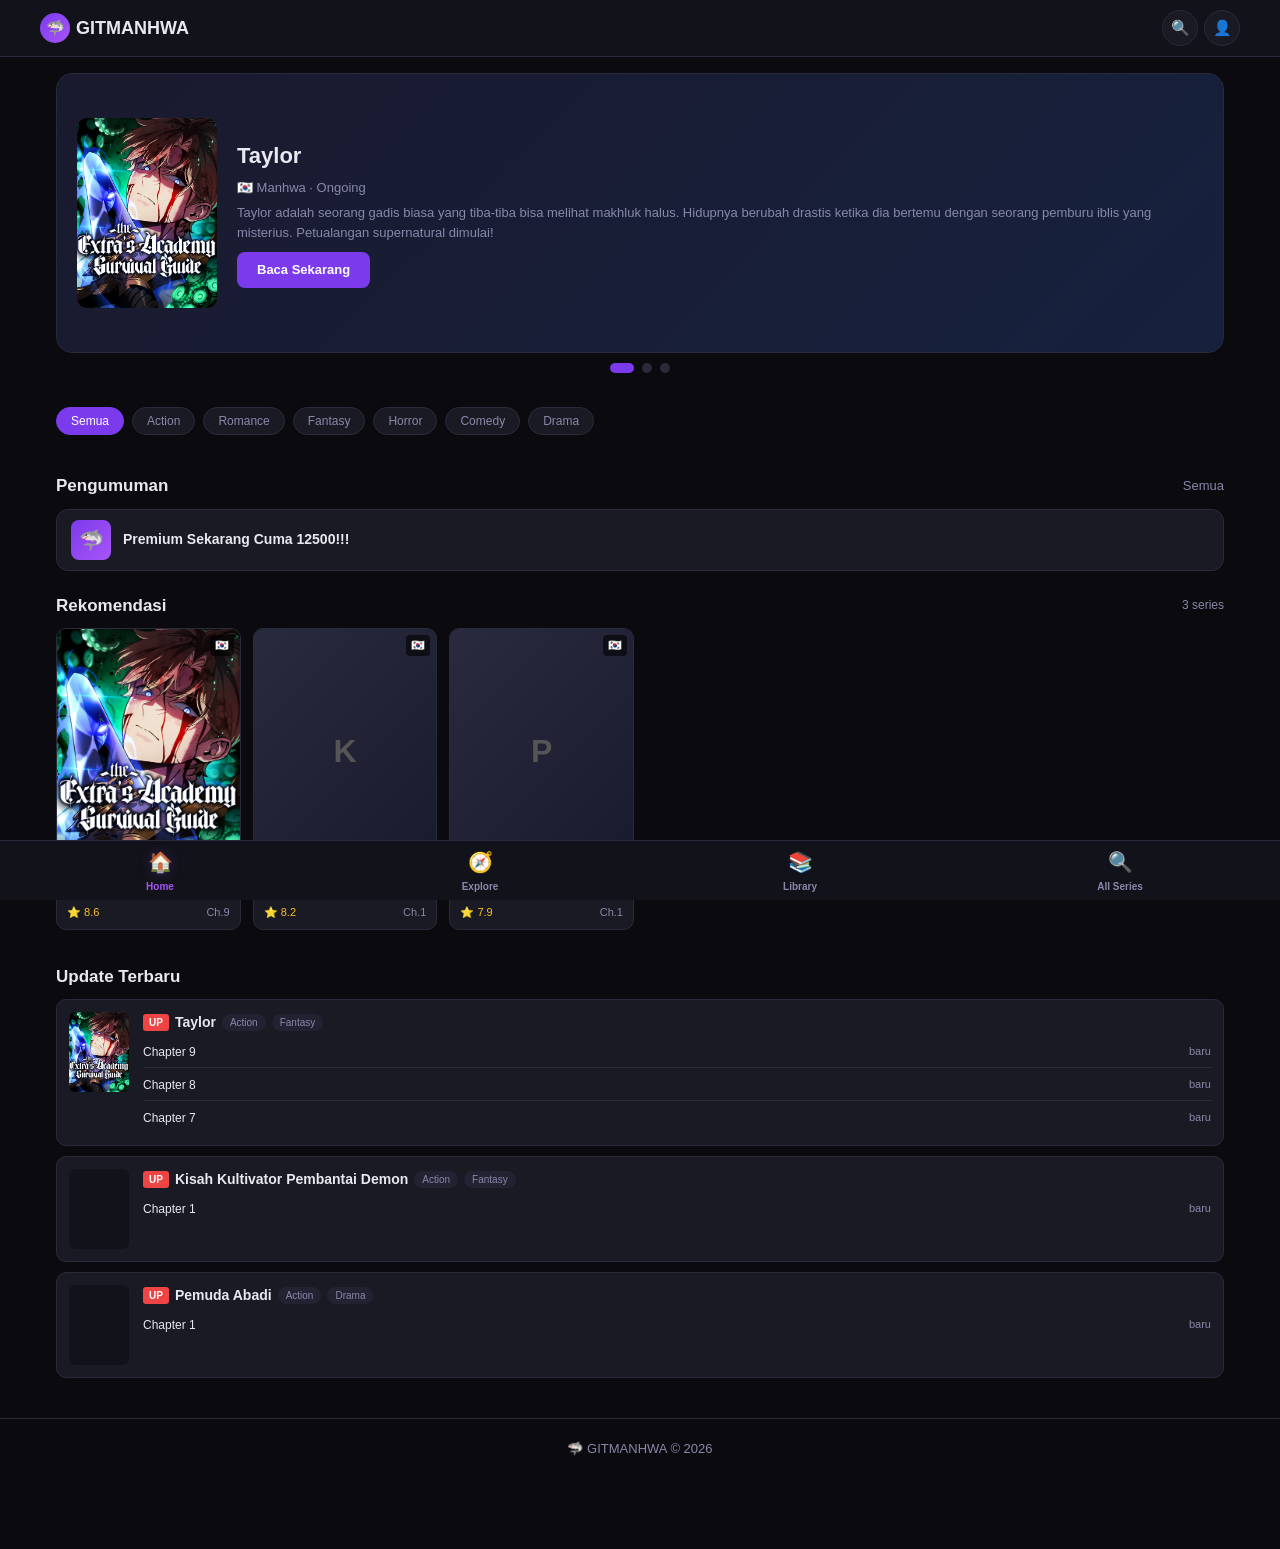
==== index.html @ 4c244bea "Update index.html" ====
<!DOCTYPE html>
<html lang="id">
<head>
  <meta charset="UTF-8">
  <meta name="viewport" content="width=device-width, initial-scale=1.0">
  <title>GITMANHWA - Baca Manhwa, Manga, Manhua</title>
  <link rel="stylesheet" href="css/style.css">
</head>
<body>

  <!-- ===== HEADER ===== -->
  <header>
    <div class="header-container">
      <a href="index.html" class="logo">
        <div class="logo-icon">🦈</div>
        <span>GITMANHWA</span>
      </a>
      <div class="header-actions">
        <div class="icon-btn" id="searchBtn">🔍</div>
        <div class="icon-btn" id="profileBtn">👤</div>
      </div>
    </div>
  </header>

  <!-- ===== SEARCH MODAL ===== -->
  <div class="modal" id="searchModal">
    <div class="modal-content">
      <input type="text" id="searchInput" placeholder="Cari judul manhwa, manga, manhua...">
      <div id="searchResult"></div>
      <button class="close-modal" id="closeSearch">Tutup</button>
    </div>
  </div>

  <!-- ===== FEATURED SLIDER ===== -->
  <section class="featured-section">
    <div class="slider-container" id="sliderContainer">
      <!-- diisi JS -->
    </div>
    <div class="slider-dots" id="sliderDots"></div>
  </section>

  <!-- ===== GENRE FILTER ===== -->
  <section class="section">
    <div class="genre-filter" id="genreFilter">
      <button class="genre-btn active" data-genre="all">Semua</button>
      <button class="genre-btn" data-genre="action">Action</button>
      <button class="genre-btn" data-genre="romance">Romance</button>
      <button class="genre-btn" data-genre="fantasy">Fantasy</button>
      <button class="genre-btn" data-genre="horror">Horror</button>
      <button class="genre-btn" data-genre="comedy">Comedy</button>
      <button class="genre-btn" data-genre="drama">Drama</button>
    </div>
  </section>

  <!-- ===== PENGUMUMAN ===== -->
  <section class="section announcement-section">
    <div class="section-header">
      <h3 class="section-title">Pengumuman</h3>
      <span class="see-all">Semua</span>
    </div>
    <div class="announcement-card">
      <div class="announcement-cover">🦈</div>
      <div class="announcement-text">Premium Sekarang Cuma 12500!!!</div>
    </div>
  </section>

  <!-- ===== SERIES GRID ===== -->
  <section class="section">
    <div class="section-header">
      <h3 class="section-title">Rekomendasi</h3>
      <span class="section-count" id="seriesCount">0 series</span>
    </div>
    <div class="series-grid" id="seriesGrid">
      <div class="empty">Loading data...</div>
    </div>
  </section>

  <!-- ===== UPDATE LIST ===== -->
  <section class="section">
    <div class="section-header">
      <h3 class="section-title">Update Terbaru</h3>
    </div>
    <div class="update-list" id="updateList">
      <div class="empty">Loading update...</div>
    </div>
  </section>

  <!-- ===== FOOTER ===== -->
  <footer>
    <p>🦈 GITMANHWA &copy; 2026</p>
  </footer>

  <!-- ===== BOTTOM NAVIGATION ===== -->
  <nav class="bottom-nav">
    <a href="index.html" class="nav-item active" data-page="home">
      <span class="nav-icon">🏠</span>
      <span class="nav-label">Home</span>
    </a>
    <a href="index.html?tab=explore" class="nav-item" data-page="explore">
      <span class="nav-icon">🧭</span>
      <span class="nav-label">Explore</span>
    </a>
    <a href="index.html?tab=library" class="nav-item" data-page="library">
      <span class="nav-icon">📚</span>
      <span class="nav-label">Library</span>
    </a>
    <a href="index.html?tab=all" class="nav-item" data-page="all">
      <span class="nav-icon">🔍</span>
      <span class="nav-label">All Series</span>
    </a>
  </nav>

  <script>
    // Blokir copy & cut
    document.addEventListener('copy', (e) => e.preventDefault());
    document.addEventListener('cut', (e) => e.preventDefault());
    document.addEventListener('contextmenu', (e) => e.preventDefault());

    // Register Service Worker
    if ('serviceWorker' in navigator) {
      window.addEventListener('load', () => {
        navigator.serviceWorker.register('sw.js')
          .then(reg => console.log('SW registered:', reg.scope))
          .catch(err => console.log('SW registration failed:', err));
      });
    }
  </script>
  <script src="js/app.js"></script>
</body>
</html>
---- css/style.css ----
:root {
  --bg: #0a0a0f;
  --bg2: #12121a;
  --card: #1a1a24;
  --card2: #222233;
  --border: #2a2a3a;
  --text: #e8e8f0;
  --muted: #8888aa;
  --accent: #7c3aed;
  --accent2: #a855f7;
  --accent-glow: rgba(124, 58, 237, 0.3);
  --new: #f59e0b;
  --popular: #ef4444;
  --star: #fbbf24;
  --ongoing: #22c55e;
  --completed: #6b7280;
}

* {
  margin: 0;
  padding: 0;
  box-sizing: border-box;
  -webkit-user-select: none;
  -moz-user-select: none;
  -ms-user-select: none;
  user-select: none;
}

html,
body {
  width: 100%;
  overflow-x: hidden;
}

body {
  font-family: -apple-system, BlinkMacSystemFont, "Segoe UI", Roboto, sans-serif;
  background: var(--bg);
  color: var(--text);
  min-height: 100vh;
  line-height: 1.5;
  padding-bottom: 70px; /* agar konten tidak tertutup bottom nav */
}

/* ===== HEADER ===== */
header {
  background: var(--bg2);
  border-bottom: 1px solid var(--border);
  position: sticky;
  top: 0;
  z-index: 100;
  padding: 0 16px;
  width: 100%;
}

.header-container {
  max-width: 1200px;
  margin: 0 auto;
  display: flex;
  align-items: center;
  justify-content: space-between;
  height: 56px;
  width: 100%;
}

.logo {
  display: flex;
  align-items: center;
  gap: 6px;
  text-decoration: none;
  color: var(--text);
  font-weight: 700;
  font-size: 18px;
  flex-shrink: 0;
}

.logo-icon {
  width: 30px;
  height: 30px;
  background: linear-gradient(135deg, var(--accent), var(--accent2));
  border-radius: 50%;
  display: flex;
  align-items: center;
  justify-content: center;
  font-size: 15px;
  color: #fff;
}

.header-actions {
  display: flex;
  gap: 6px;
  align-items: center;
}

.icon-btn {
  width: 36px;
  height: 36px;
  border-radius: 50%;
  background: var(--card);
  border: 1px solid var(--border);
  display: flex;
  align-items: center;
  justify-content: center;
  color: var(--text);
  cursor: pointer;
  font-size: 15px;
  transition: 0.2s;
  flex-shrink: 0;
  pointer-events: auto;
}
.icon-btn:hover {
  background: var(--card2);
  border-color: var(--accent);
}

/* ===== MODAL SEARCH ===== */
.modal {
  display: none;
  position: fixed;
  top: 0;
  left: 0;
  width: 100%;
  height: 100%;
  background: rgba(0, 0, 0, 0.8);
  z-index: 999;
  align-items: center;
  justify-content: center;
  pointer-events: none;
  opacity: 0;
}
.modal.show {
  display: flex;
  pointer-events: auto;
  opacity: 1;
}

.modal-content {
  background: var(--bg2);
  padding: 20px;
  border-radius: 16px;
  width: 92%;
  max-width: 480px;
  border: 1px solid var(--border);
}

.modal-content input {
  width: 100%;
  padding: 12px 14px;
  border-radius: 10px;
  border: 1px solid var(--border);
  background: var(--bg);
  color: #fff;
  font-size: 16px;
  margin-bottom: 12px;
}
.modal-content input:focus {
  outline: none;
  border-color: var(--accent);
}

#searchResult {
  max-height: 280px;
  overflow-y: auto;
  width: 100%;
}

#searchResult .search-item {
  padding: 10px 14px;
  border-bottom: 1px solid var(--border);
  cursor: pointer;
  color: var(--text);
  text-decoration: none;
  display: block;
  border-radius: 6px;
  word-break: break-word;
}
#searchResult .search-item:hover {
  background: var(--card);
}

.close-modal {
  background: var(--card);
  border: 1px solid var(--border);
  color: #fff;
  padding: 10px;
  border-radius: 10px;
  cursor: pointer;
  width: 100%;
  font-size: 14px;
  margin-top: 8px;
}
.close-modal:hover {
  background: var(--card2);
}

/* ===== FEATURED SLIDER ===== */
.featured-section {
  padding: 16px;
  width: 100%;
  max-width: 1200px;
  margin: 0 auto;
}

.slider-container {
  position: relative;
  border-radius: 16px;
  overflow: hidden;
  background: var(--card);
  border: 1px solid var(--border);
  height: 280px;
  width: 100%;
}

.slider-container .slide {
  position: absolute;
  top: 0;
  left: 0;
  width: 100%;
  height: 100%;
  opacity: 0;
  transition: opacity 0.8s ease;
  display: flex;
  align-items: center;
  padding: 20px;
  gap: 20px;
  background: linear-gradient(135deg, #1a1a2e, #16213e);
}
.slider-container .slide.active {
  opacity: 1;
  z-index: 1;
}

.slide-cover {
  width: 140px;
  height: 190px;
  border-radius: 10px;
  object-fit: cover;
  flex-shrink: 0;
  background: var(--card);
}

.slide-cover-fallback {
  width: 140px;
  height: 190px;
  background: linear-gradient(135deg, #2a2a3e, #1a1a2e);
  border-radius: 10px;
  flex-shrink: 0;
  display: flex;
  align-items: center;
  justify-content: center;
  font-size: 48px;
  font-weight: bold;
  color: #555;
}

.slide-info {
  flex: 1;
  min-width: 0;
}

.slide-info h2 {
  font-size: 22px;
  font-weight: 700;
  margin-bottom: 6px;
  word-break: break-word;
}

.slide-info .slide-meta {
  color: var(--muted);
  font-size: 13px;
  margin-bottom: 6px;
}

.slide-info .slide-desc {
  color: var(--muted);
  font-size: 13px;
  display: -webkit-box;
  -webkit-line-clamp: 3;
  -webkit-box-orient: vertical;
  overflow: hidden;
  margin-bottom: 10px;
}

.slide-btn {
  display: inline-block;
  padding: 8px 20px;
  background: var(--accent);
  color: #fff;
  border-radius: 8px;
  text-decoration: none;
  font-weight: 600;
  font-size: 13px;
  pointer-events: auto;
}
.slide-btn:hover {
  background: var(--accent2);
}

.slider-dots {
  display: flex;
  justify-content: center;
  gap: 8px;
  padding: 10px 0;
  width: 100%;
}

.slider-dots .dot {
  width: 10px;
  height: 10px;
  border-radius: 50%;
  background: var(--border);
  cursor: pointer;
  transition: 0.3s;
}
.slider-dots .dot.active {
  background: var(--accent);
  width: 24px;
  border-radius: 5px;
}

/* ===== GENRE FILTER ===== */
.genre-filter {
  display: flex;
  gap: 8px;
  flex-wrap: wrap;
  padding: 8px 0 4px;
  width: 100%;
}

.genre-btn {
  padding: 6px 14px;
  border-radius: 20px;
  font-size: 12px;
  font-weight: 500;
  background: var(--card);
  border: 1px solid var(--border);
  color: var(--muted);
  cursor: pointer;
  transition: 0.2s;
  flex-shrink: 0;
  pointer-events: auto;
}
.genre-btn:hover {
  border-color: var(--accent);
  color: var(--text);
}
.genre-btn.active {
  background: var(--accent);
  border-color: var(--accent);
  color: #fff;
}

/* ===== SECTION ===== */
.section {
  width: 100%;
  max-width: 1200px;
  margin: 0 auto;
  padding: 0 16px 20px;
}

.section-header {
  display: flex;
  justify-content: space-between;
  align-items: center;
  margin: 14px 0 10px;
  width: 100%;
  flex-wrap: wrap;
  gap: 4px;
}

.section-title {
  font-size: 17px;
  font-weight: 700;
}

.section-count {
  font-size: 12px;
  color: var(--muted);
}

.see-all {
  font-size: 13px;
  color: var(--muted);
  cursor: pointer;
}

/* ===== PENGUMUMAN ===== */
.announcement-section {
  padding-bottom: 8px;
}

.announcement-card {
  display: flex;
  align-items: center;
  gap: 12px;
  background: var(--card);
  border-radius: 12px;
  padding: 10px 14px;
  border: 1px solid var(--border);
  cursor: pointer;
}

.announcement-cover {
  width: 40px;
  height: 40px;
  border-radius: 8px;
  background: linear-gradient(135deg, var(--accent), var(--accent2));
  display: flex;
  align-items: center;
  justify-content: center;
  font-size: 20px;
  flex-shrink: 0;
}

.announcement-text {
  font-size: 14px;
  font-weight: 600;
  color: var(--text);
}

/* ===== SERIES GRID ===== */
.series-grid {
  display: grid;
  grid-template-columns: repeat(2, 1fr);
  gap: 12px;
  width: 100%;
}

@media (min-width: 480px) {
  .series-grid {
    grid-template-columns: repeat(3, 1fr);
  }
}

@media (min-width: 640px) {
  .series-grid {
    grid-template-columns: repeat(4, 1fr);
  }
}

@media (min-width: 900px) {
  .series-grid {
    grid-template-columns: repeat(5, 1fr);
  }
}

@media (min-width: 1200px) {
  .series-grid {
    grid-template-columns: repeat(6, 1fr);
  }
}

.series-card {
  background: var(--card);
  border-radius: 10px;
  overflow: hidden;
  border: 1px solid var(--border);
  text-decoration: none;
  color: inherit;
  transition: 0.3s;
  width: 100%;
  pointer-events: auto;
}
.series-card:hover {
  border-color: var(--accent);
  transform: translateY(-3px);
  box-shadow: 0 8px 24px var(--accent-glow);
}

.series-cover {
  width: 100%;
  aspect-ratio: 3/4;
  position: relative;
  background: var(--bg2);
  overflow: hidden;
}

.series-cover img {
  width: 100%;
  height: 100%;
  object-fit: cover;
  transition: transform 0.3s;
}

.series-card:hover .series-cover img {
  transform: scale(1.05);
}

.series-cover .flag {
  position: absolute;
  top: 6px;
  right: 6px;
  font-size: 11px;
  background: rgba(0, 0, 0, 0.6);
  padding: 2px 5px;
  border-radius: 4px;
}

.series-cover .cover-fallback {
  width: 100%;
  height: 100%;
  background: linear-gradient(135deg, #2a2a3e, #1a1a2e);
  display: flex;
  align-items: center;
  justify-content: center;
  font-size: 32px;
  font-weight: bold;
  color: #555;
}

.series-meta {
  padding: 8px 10px;
}

.series-title {
  font-size: 13px;
  font-weight: 600;
  display: -webkit-box;
  -webkit-line-clamp: 1;
  -webkit-box-orient: vertical;
  overflow: hidden;
  word-break: break-word;
}

.series-info {
  font-size: 11px;
  color: var(--muted);
  display: flex;
  justify-content: space-between;
  margin-top: 4px;
}

.series-info .rating {
  color: var(--star);
}
.series-info .chapter-info {
  color: var(--muted);
}

/* ===== UPDATE LIST ===== */
.update-list {
  display: flex;
  flex-direction: column;
  gap: 10px;
  width: 100%;
}

.update-item {
  display: flex;
  gap: 14px;
  background: var(--card);
  border-radius: 10px;
  padding: 12px;
  border: 1px solid var(--border);
  transition: 0.2s;
  width: 100%;
  pointer-events: auto;
}
.update-item:hover {
  border-color: var(--accent);
}

.update-cover {
  width: 60px;
  height: 80px;
  border-radius: 6px;
  flex-shrink: 0;
  background: var(--bg2);
  overflow: hidden;
}

.update-cover img {
  width: 100%;
  height: 100%;
  object-fit: cover;
}

.update-info {
  flex: 1;
  min-width: 0;
  pointer-events: auto;
}

.update-title {
  font-size: 14px;
  font-weight: 700;
  margin-bottom: 4px;
  display: flex;
  align-items: center;
  gap: 6px;
  flex-wrap: wrap;
}

.update-title .up {
  background: var(--popular);
  color: #fff;
  font-size: 10px;
  padding: 1px 6px;
  border-radius: 3px;
  font-weight: 700;
}

.update-title .genre-tag {
  font-size: 10px;
  background: var(--card2);
  color: var(--muted);
  padding: 1px 8px;
  border-radius: 10px;
  font-weight: 400;
}

.chapter-list {
  display: flex;
  flex-direction: column;
  gap: 2px;
  pointer-events: auto;
}

.chapter-row {
  display: block;
  font-size: 12px;
  padding: 6px 0;
  border-bottom: 1px solid var(--border);
  text-decoration: none;
  color: var(--text);
  word-break: break-word;
  cursor: pointer;
  pointer-events: auto !important;
  width: 100%;
}
.chapter-row:last-child {
  border-bottom: none;
}
.chapter-row:hover {
  color: var(--accent2);
}

.chapter-name {
  display: inline-block;
}

.chapter-time {
  color: var(--muted);
  font-size: 11px;
  float: right;
}

/* ===== SERIES DETAIL ===== */
.series-detail-container {
  width: 100%;
  max-width: 1200px;
  margin: 0 auto;
  padding: 0 16px;
}

.series-hero {
  display: flex;
  gap: 20px;
  padding: 20px 0;
  border-bottom: 1px solid var(--border);
  flex-wrap: wrap;
  width: 100%;
}

.series-hero-cover {
  width: 150px;
  height: 200px;
  border-radius: 12px;
  overflow: hidden;
  flex-shrink: 0;
  background: var(--bg2);
}

.series-hero-cover img {
  width: 100%;
  height: 100%;
  object-fit: cover;
}

.series-hero-cover .cover-fallback {
  width: 100%;
  height: 100%;
  background: linear-gradient(135deg, #2a2a3e, #1a1a2e);
  display: flex;
  align-items: center;
  justify-content: center;
  font-size: 40px;
  font-weight: bold;
  color: #555;
}

.series-hero-info {
  flex: 1;
  min-width: 180px;
}

.series-hero-info h1 {
  font-size: 22px;
  font-weight: 700;
  margin-bottom: 6px;
  word-break: break-word;
}

.series-hero-info .meta {
  font-size: 13px;
  color: var(--muted);
  display: flex;
  gap: 10px;
  flex-wrap: wrap;
  margin-bottom: 6px;
}

.series-hero-info .meta .status {
  font-weight: 600;
}
.series-hero-info .meta .status.ongoing {
  color: var(--ongoing);
}
.series-hero-info .meta .status.completed {
  color: var(--completed);
}

.series-hero-info .author {
  font-size: 13px;
  color: var(--muted);
  margin-bottom: 4px;
}

.series-hero-info .rating {
  font-size: 15px;
  color: var(--star);
  margin-bottom: 6px;
}

.genre-list {
  display: flex;
  gap: 6px;
  flex-wrap: wrap;
  margin-bottom: 8px;
}

.genre-tag {
  font-size: 12px;
  background: var(--card2);
  color: var(--muted);
  padding: 2px 10px;
  border-radius: 12px;
}

.synopsis {
  font-size: 14px;
  color: var(--muted);
  line-height: 1.6;
  max-width: 100%;
  word-break: break-word;
}

/* ===== CHAPTER GRID ===== */
.chapter-grid {
  display: grid;
  grid-template-columns: repeat(auto-fill, minmax(120px, 1fr));
  gap: 8px;
  padding: 12px 0 24px;
  width: 100%;
}

.chapter-btn {
  background: var(--card);
  border: 1px solid var(--border);
  border-radius: 8px;
  padding: 10px;
  text-align: center;
  text-decoration: none;
  color: var(--text);
  font-size: 13px;
  font-weight: 600;
  transition: 0.2s;
  word-break: break-word;
  pointer-events: auto;
}
.chapter-btn:hover {
  border-color: var(--accent);
  background: var(--card2);
}

/* ===== READER ===== */
.reader-header {
  display: flex;
  align-items: center;
  gap: 10px;
  padding: 10px 16px;
  background: var(--bg2);
  border-bottom: 1px solid var(--border);
  position: sticky;
  top: 0;
  z-index: 50;
  flex-wrap: wrap;
  width: 100%;
}

.reader-header a {
  color: var(--text);
  text-decoration: none;
  font-size: 20px;
  padding: 0 4px;
  pointer-events: auto;
}

.reader-title {
  font-size: 14px;
  font-weight: 600;
  flex: 1;
  min-width: 80px;
  white-space: nowrap;
  overflow: hidden;
  text-overflow: ellipsis;
}

.chapter-select {
  background: var(--card);
  color: var(--text);
  border: 1px solid var(--border);
  padding: 5px 10px;
  border-radius: 8px;
  font-size: 13px;
  cursor: pointer;
  max-width: 140px;
  pointer-events: auto;
}
.chapter-select:focus {
  outline: none;
  border-color: var(--accent);
}

.reader-pages {
  display: flex;
  flex-direction: column;
  align-items: center;
  gap: 0;
  background: #000;
  min-height: calc(100vh - 120px);
  width: 100%;
}

.reader-pages img {
  max-width: 100%;
  width: 100%;
  height: auto;
  display: block;
}

.reader-nav {
  display: flex;
  justify-content: space-between;
  align-items: center;
  padding: 10px 16px;
  background: var(--bg2);
  border-top: 1px solid var(--border);
  position: sticky;
  bottom: 0;
  z-index: 50;
  width: 100%;
  flex-wrap: wrap;
  gap: 8px;
}

.reader-nav button {
  background: var(--accent);
  border: none;
  color: #fff;
  padding: 8px 16px;
  border-radius: 8px;
  font-weight: 600;
  cursor: pointer;
  font-size: 13px;
  transition: 0.2s;
  flex-shrink: 0;
  pointer-events: auto;
}
.reader-nav button:hover:not(:disabled) {
  background: var(--accent2);
}
.reader-nav button:disabled {
  opacity: 0.3;
  cursor: not-allowed;
}

.reader-nav #chapterIndicator {
  color: var(--muted);
  font-size: 13px;
  text-align: center;
  flex: 1;
}

/* ===== BOTTOM NAVIGATION ===== */
.bottom-nav {
  position: fixed;
  bottom: 0;
  left: 0;
  width: 100%;
  height: 60px;
  background: var(--bg2);
  border-top: 1px solid var(--border);
  display: flex;
  justify-content: space-around;
  align-items: center;
  z-index: 200;
}

.nav-item {
  display: flex;
  flex-direction: column;
  align-items: center;
  justify-content: center;
  text-decoration: none;
  color: var(--muted);
  font-size: 10px;
  padding: 6px 0;
  flex: 1;
  transition: 0.2s;
}

.nav-icon {
  font-size: 20px;
  margin-bottom: 2px;
}

.nav-label {
  font-weight: 600;
}

.nav-item:hover {
  color: var(--text);
}

.nav-item.active {
  color: var(--accent2);
}

.nav-item.active .nav-icon {
  filter: drop-shadow(0 0 6px var(--accent-glow));
}

/* ===== EMPTY & MISC ===== */
.empty {
  text-align: center;
  padding: 40px 20px;
  color: var(--muted);
  font-size: 14px;
  width: 100%;
}

footer {
  text-align: center;
  padding: 20px 16px;
  color: var(--muted);
  font-size: 13px;
  border-top: 1px solid var(--border);
  margin-top: 20px;
  width: 100%;
}

/* ===== RESPONSIVE FIX UNTUK LAYAR KECIL ===== */
@media (max-width: 480px) {
  .slide-cover,
  .slide-cover-fallback {
    width: 90px;
    height: 130px;
  }

  .slider-container {
    height: 220px;
  }

  .slider-container .slide {
    padding: 14px;
    gap: 12px;
  }

  .slide-info h2 {
    font-size: 16px;
  }

  .slide-info .slide-meta {
    font-size: 11px;
  }

  .slide-info .slide-desc {
    font-size: 11px;
    -webkit-line-clamp: 2;
  }

  .slide-btn {
    padding: 6px 14px;
    font-size: 11px;
  }

  .series-hero-cover {
    width: 100px;
    height: 140px;
  }

  .series-hero-info h1 {
    font-size: 18px;
  }

  .chapter-grid {
    grid-template-columns: repeat(auto-fill, minmax(90px, 1fr));
  }

  .reader-nav button {
    padding: 6px 12px;
    font-size: 12px;
  }

  .series-grid {
    gap: 8px;
  }
}

@media (max-width: 360px) {
  .header-container {
    height: 50px;
  }

  .logo {
    font-size: 15px;
  }

  .logo-icon {
    width: 26px;
    height: 26px;
    font-size: 13px;
  }

  .slide-cover,
  .slide-cover-fallback {
    width: 70px;
    height: 100px;
  }

  .slider-container {
    height: 180px;
  }

  .slider-container .slide {
    padding: 10px;
    gap: 10px;
  }

  .slide-info h2 {
    font-size: 13px;
  }

  .series-grid {
    grid-template-columns: repeat(2, 1fr);
    gap: 6px;
  }

  .series-hero {
    gap: 12px;
  }

  .series-hero-cover {
    width: 80px;
    height: 110px;
  }

  .series-hero-info h1 {
    font-size: 16px;
  }

  .chapter-grid {
    grid-template-columns: repeat(auto-fill, minmax(75px, 1fr));
  }

  .chapter-btn {
    font-size: 11px;
    padding: 8px;
  }
}
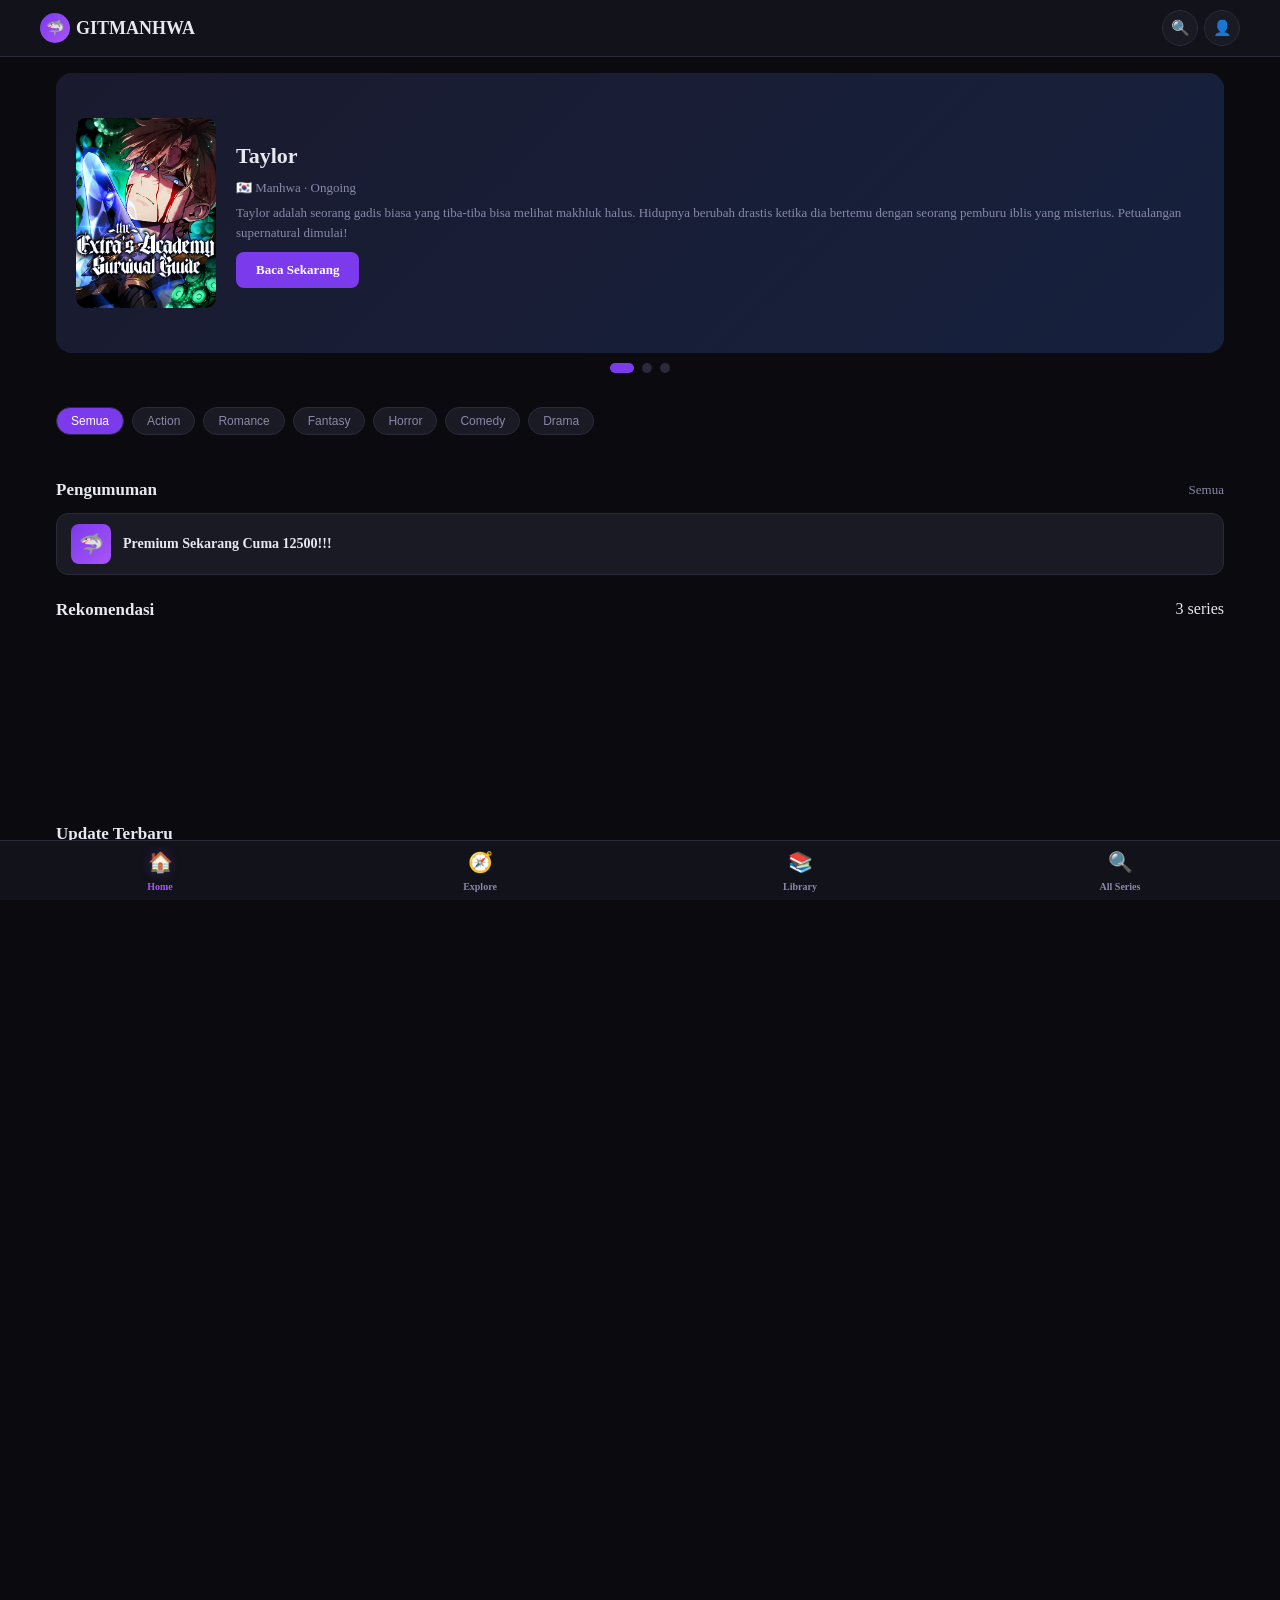
==== commit 0588b3bf: "Update index.html" ====
--- a/index.html
+++ b/index.html
@@ -31,59 +31,95 @@
     </div>
   </div>
 
-  <!-- ===== FEATURED SLIDER ===== -->
-  <section class="featured-section">
-    <div class="slider-container" id="sliderContainer">
-      <!-- diisi JS -->
-    </div>
-    <div class="slider-dots" id="sliderDots"></div>
-  </section>
+  <!-- ===== KONTEN HOME (default) ===== -->
+  <div id="defaultContent" class="default-section">
+    <!-- Slider -->
+    <section class="featured-section">
+      <div class="slider-container" id="sliderContainer"></div>
+      <div class="slider-dots" id="sliderDots"></div>
+    </section>
 
-  <!-- ===== GENRE FILTER ===== -->
-  <section class="section">
-    <div class="genre-filter" id="genreFilter">
-      <button class="genre-btn active" data-genre="all">Semua</button>
-      <button class="genre-btn" data-genre="action">Action</button>
-      <button class="genre-btn" data-genre="romance">Romance</button>
-      <button class="genre-btn" data-genre="fantasy">Fantasy</button>
-      <button class="genre-btn" data-genre="horror">Horror</button>
-      <button class="genre-btn" data-genre="comedy">Comedy</button>
-      <button class="genre-btn" data-genre="drama">Drama</button>
-    </div>
-  </section>
+    <!-- Genre -->
+    <section class="section">
+      <div class="genre-filter" id="genreFilter">
+        <button class="genre-btn active" data-genre="all">Semua</button>
+        <button class="genre-btn" data-genre="action">Action</button>
+        <button class="genre-btn" data-genre="romance">Romance</button>
+        <button class="genre-btn" data-genre="fantasy">Fantasy</button>
+        <button class="genre-btn" data-genre="horror">Horror</button>
+        <button class="genre-btn" data-genre="comedy">Comedy</button>
+        <button class="genre-btn" data-genre="drama">Drama</button>
+      </div>
+    </section>
 
-  <!-- ===== PENGUMUMAN ===== -->
-  <section class="section announcement-section">
-    <div class="section-header">
-      <h3 class="section-title">Pengumuman</h3>
-      <span class="see-all">Semua</span>
-    </div>
-    <div class="announcement-card">
-      <div class="announcement-cover">🦈</div>
-      <div class="announcement-text">Premium Sekarang Cuma 12500!!!</div>
-    </div>
-  </section>
+    <!-- Pengumuman -->
+    <section class="section announcement-section">
+      <div class="section-header">
+        <h3 class="section-title">Pengumuman</h3>
+        <span class="see-all">Semua</span>
+      </div>
+      <div class="announcement-card">
+        <div class="announcement-cover">🦈</div>
+        <div class="announcement-text">Premium Sekarang Cuma 12500!!!</div>
+      </div>
+    </section>
 
-  <!-- ===== SERIES GRID ===== -->
-  <section class="section">
-    <div class="section-header">
-      <h3 class="section-title">Rekomendasi</h3>
-      <span class="section-count" id="seriesCount">0 series</span>
-    </div>
-    <div class="series-grid" id="seriesGrid">
-      <div class="empty">Loading data...</div>
-    </div>
-  </section>
+    <!-- Grid Rekomendasi -->
+    <section class="section">
+      <div class="section-header">
+        <h3 class="section-title">Rekomendasi</h3>
+        <span class="section-count" id="seriesCount">0 series</span>
+      </div>
+      <div class="series-grid" id="seriesGrid">
+        <div class="empty">Loading data...</div>
+      </div>
+    </section>
 
-  <!-- ===== UPDATE LIST ===== -->
-  <section class="section">
-    <div class="section-header">
-      <h3 class="section-title">Update Terbaru</h3>
-    </div>
-    <div class="update-list" id="updateList">
-      <div class="empty">Loading update...</div>
-    </div>
-  </section>
+    <!-- Update Terbaru -->
+    <section class="section">
+      <div class="section-header">
+        <h3 class="section-title">Update Terbaru</h3>
+      </div>
+      <div class="update-list" id="updateList">
+        <div class="empty">Loading update...</div>
+      </div>
+    </section>
+  </div>
+
+  <!-- ===== KONTEN EXPLORE (Baru) ===== -->
+  <div id="exploreContent" style="display:none;">
+    <!-- Bagian 1: Hero Banner + Horizontal Scroll -->
+    <section class="explore-section">
+      <div class="hero-banner" id="heroBanner"></div>
+      <div class="horizontal-scroll" id="horizontalScroll"></div>
+    </section>
+
+    <!-- Bagian 2: Grid Utama -->
+    <section class="section">
+      <div class="section-header">
+        <h3 class="section-title">Semua Series</h3>
+      </div>
+      <div class="series-grid" id="exploreGrid"></div>
+    </section>
+
+    <!-- Bagian 3: Lanjut Baca + Tabs -->
+    <section class="section continue-section">
+      <div class="section-header">
+        <h3 class="section-title">Lanjut Baca</h3>
+      </div>
+      <div class="continue-empty" id="continueEmpty">
+        Belum ada Data<br><br>Kamu belum punya riwayat baca
+      </div>
+
+      <div class="explore-tabs">
+        <button class="explore-tab active" data-tab="rekomendasi">Rekomendasi</button>
+        <button class="explore-tab" data-tab="pilihan">Pilihan Admin</button>
+      </div>
+
+      <!-- Banner berubah sesuai tab -->
+      <div class="hero-banner" id="tabBanner"></div>
+    </section>
+  </div>
 
   <!-- ===== FOOTER ===== -->
   <footer>
@@ -92,7 +128,7 @@
 
   <!-- ===== BOTTOM NAVIGATION ===== -->
   <nav class="bottom-nav">
-    <a href="index.html" class="nav-item active" data-page="home">
+    <a href="index.html" class="nav-item" data-page="home">
       <span class="nav-icon">🏠</span>
       <span class="nav-label">Home</span>
     </a>
--- a/css/style.css
+++ b/css/style.css
@@ -9,8 +9,6 @@
   --accent: #7c3aed;
   --accent2: #a855f7;
   --accent-glow: rgba(124, 58, 237, 0.3);
-  --new: #f59e0b;
-  --popular: #ef4444;
   --star: #fbbf24;
   --ongoing: #22c55e;
   --completed: #6b7280;
@@ -26,22 +24,16 @@
   user-select: none;
 }
 
-html,
-body {
+html, body {
   width: 100%;
   overflow-x: hidden;
-}
-
-body {
-  font-family: -apple-system, BlinkMacSystemFont, "Segoe UI", Roboto, sans-serif;
   background: var(--bg);
   color: var(--text);
   min-height: 100vh;
   line-height: 1.5;
-  padding-bottom: 70px; /* agar konten tidak tertutup bottom nav */
-}
-
-/* ===== HEADER ===== */
+  padding-bottom: 70px;
+}
+
 header {
   background: var(--bg2);
   border-bottom: 1px solid var(--border);
@@ -70,7 +62,6 @@
   color: var(--text);
   font-weight: 700;
   font-size: 18px;
-  flex-shrink: 0;
 }
 
 .logo-icon {
@@ -104,15 +95,13 @@
   cursor: pointer;
   font-size: 15px;
   transition: 0.2s;
-  flex-shrink: 0;
-  pointer-events: auto;
 }
 .icon-btn:hover {
   background: var(--card2);
   border-color: var(--accent);
 }
 
-/* ===== MODAL SEARCH ===== */
+/* MODAL */
 .modal {
   display: none;
   position: fixed;
@@ -124,13 +113,9 @@
   z-index: 999;
   align-items: center;
   justify-content: center;
-  pointer-events: none;
-  opacity: 0;
 }
 .modal.show {
   display: flex;
-  pointer-events: auto;
-  opacity: 1;
 }
 
 .modal-content {
@@ -150,8 +135,8 @@
   background: var(--bg);
   color: #fff;
   font-size: 16px;
-  margin-bottom: 12px;
-}
+}
+
 .modal-content input:focus {
   outline: none;
   border-color: var(--accent);
@@ -170,9 +155,8 @@
   color: var(--text);
   text-decoration: none;
   display: block;
-  border-radius: 6px;
-  word-break: break-word;
-}
+}
+
 #searchResult .search-item:hover {
   background: var(--card);
 }
@@ -188,14 +172,10 @@
   font-size: 14px;
   margin-top: 8px;
 }
-.close-modal:hover {
-  background: var(--card2);
-}
-
-/* ===== FEATURED SLIDER ===== */
+
+/* SLIDER */
 .featured-section {
   padding: 16px;
-  width: 100%;
   max-width: 1200px;
   margin: 0 auto;
 }
@@ -205,50 +185,44 @@
   border-radius: 16px;
   overflow: hidden;
   background: var(--card);
-  border: 1px solid var(--border);
   height: 280px;
   width: 100%;
 }
 
-.slider-container .slide {
+.slide {
   position: absolute;
   top: 0;
   left: 0;
   width: 100%;
   height: 100%;
   opacity: 0;
-  transition: opacity 0.8s ease;
+  transition: opacity 0.8s;
   display: flex;
   align-items: center;
   padding: 20px;
   gap: 20px;
   background: linear-gradient(135deg, #1a1a2e, #16213e);
 }
-.slider-container .slide.active {
+
+.slide.active {
   opacity: 1;
   z-index: 1;
 }
 
-.slide-cover {
+.slide-cover, .slide-cover-fallback {
   width: 140px;
   height: 190px;
   border-radius: 10px;
+  flex-shrink: 0;
   object-fit: cover;
-  flex-shrink: 0;
-  background: var(--card);
 }
 
 .slide-cover-fallback {
-  width: 140px;
-  height: 190px;
   background: linear-gradient(135deg, #2a2a3e, #1a1a2e);
-  border-radius: 10px;
-  flex-shrink: 0;
   display: flex;
   align-items: center;
   justify-content: center;
   font-size: 48px;
-  font-weight: bold;
   color: #555;
 }
 
@@ -261,7 +235,6 @@
   font-size: 22px;
   font-weight: 700;
   margin-bottom: 6px;
-  word-break: break-word;
 }
 
 .slide-info .slide-meta {
@@ -289,10 +262,6 @@
   text-decoration: none;
   font-weight: 600;
   font-size: 13px;
-  pointer-events: auto;
-}
-.slide-btn:hover {
-  background: var(--accent2);
 }
 
 .slider-dots {
@@ -300,7 +269,6 @@
   justify-content: center;
   gap: 8px;
   padding: 10px 0;
-  width: 100%;
 }
 
 .slider-dots .dot {
@@ -311,47 +279,44 @@
   cursor: pointer;
   transition: 0.3s;
 }
+
 .slider-dots .dot.active {
   background: var(--accent);
   width: 24px;
   border-radius: 5px;
 }
 
-/* ===== GENRE FILTER ===== */
+/* GENRE */
 .genre-filter {
   display: flex;
   gap: 8px;
   flex-wrap: wrap;
-  padding: 8px 0 4px;
-  width: 100%;
+  padding: 8px 0;
 }
 
 .genre-btn {
   padding: 6px 14px;
   border-radius: 20px;
   font-size: 12px;
-  font-weight: 500;
   background: var(--card);
   border: 1px solid var(--border);
   color: var(--muted);
   cursor: pointer;
   transition: 0.2s;
-  flex-shrink: 0;
-  pointer-events: auto;
-}
+}
+
 .genre-btn:hover {
   border-color: var(--accent);
   color: var(--text);
 }
+
 .genre-btn.active {
   background: var(--accent);
-  border-color: var(--accent);
   color: #fff;
 }
 
-/* ===== SECTION ===== */
+/* SECTION */
 .section {
-  width: 100%;
   max-width: 1200px;
   margin: 0 auto;
   padding: 0 16px 20px;
@@ -362,7 +327,6 @@
   justify-content: space-between;
   align-items: center;
   margin: 14px 0 10px;
-  width: 100%;
   flex-wrap: wrap;
   gap: 4px;
 }
@@ -372,18 +336,13 @@
   font-weight: 700;
 }
 
-.section-count {
-  font-size: 12px;
-  color: var(--muted);
-}
-
 .see-all {
   font-size: 13px;
   color: var(--muted);
   cursor: pointer;
 }
 
-/* ===== PENGUMUMAN ===== */
+/* ANNOUNCEMENT */
 .announcement-section {
   padding-bottom: 8px;
 }
@@ -397,6 +356,7 @@
   padding: 10px 14px;
   border: 1px solid var(--border);
   cursor: pointer;
+  pointer-events: auto;
 }
 
 .announcement-cover {
@@ -417,37 +377,19 @@
   color: var(--text);
 }
 
-/* ===== SERIES GRID ===== */
+/* SERIES GRID */
 .series-grid {
   display: grid;
   grid-template-columns: repeat(2, 1fr);
   gap: 12px;
-  width: 100%;
-}
-
-@media (min-width: 480px) {
-  .series-grid {
-    grid-template-columns: repeat(3, 1fr);
-  }
-}
-
-@media (min-width: 640px) {
-  .series-grid {
-    grid-template-columns: repeat(4, 1fr);
-  }
-}
-
-@media (min-width: 900px) {
-  .series-grid {
-    grid-template-columns: repeat(5, 1fr);
-  }
-}
-
-@media (min-width: 1200px) {
-  .series-grid {
-    grid-template-columns: repeat(6, 1fr);
-  }
-}
+  content-visibility: auto;
+  contain-intrinsic-size: 500px;
+}
+
+@media (min-width: 480px) { .series-grid { grid-template-columns: repeat(3, 1fr); } }
+@media (min-width: 640px) { .series-grid { grid-template-columns: repeat(4, 1fr); } }
+@media (min-width: 900px) { .series-grid { grid-template-columns: repeat(5, 1fr); } }
+@media (min-width: 1200px) { .series-grid { grid-template-columns: repeat(6, 1fr); } }
 
 .series-card {
   background: var(--card);
@@ -457,9 +399,9 @@
   text-decoration: none;
   color: inherit;
   transition: 0.3s;
-  width: 100%;
   pointer-events: auto;
 }
+
 .series-card:hover {
   border-color: var(--accent);
   transform: translateY(-3px);
@@ -478,11 +420,7 @@
   width: 100%;
   height: 100%;
   object-fit: cover;
-  transition: transform 0.3s;
-}
-
-.series-card:hover .series-cover img {
-  transform: scale(1.05);
+  display: block;
 }
 
 .series-cover .flag {
@@ -518,7 +456,6 @@
   -webkit-line-clamp: 1;
   -webkit-box-orient: vertical;
   overflow: hidden;
-  word-break: break-word;
 }
 
 .series-info {
@@ -532,16 +469,14 @@
 .series-info .rating {
   color: var(--star);
 }
-.series-info .chapter-info {
-  color: var(--muted);
-}
-
-/* ===== UPDATE LIST ===== */
+
+/* UPDATE LIST */
 .update-list {
   display: flex;
   flex-direction: column;
   gap: 10px;
-  width: 100%;
+  content-visibility: auto;
+  contain-intrinsic-size: 500px;
 }
 
 .update-item {
@@ -552,9 +487,9 @@
   padding: 12px;
   border: 1px solid var(--border);
   transition: 0.2s;
-  width: 100%;
   pointer-events: auto;
 }
+
 .update-item:hover {
   border-color: var(--accent);
 }
@@ -572,6 +507,19 @@
   width: 100%;
   height: 100%;
   object-fit: cover;
+  display: block;
+}
+
+.cover-placeholder {
+  width: 100%;
+  height: 100%;
+  display: flex;
+  align-items: center;
+  justify-content: center;
+  background: linear-gradient(135deg, #2a2a3e, #1a1a2e);
+  color: #555;
+  font-size: 20px;
+  font-weight: bold;
 }
 
 .update-info {
@@ -591,7 +539,7 @@
 }
 
 .update-title .up {
-  background: var(--popular);
+  background: #ef4444;
   color: #fff;
   font-size: 10px;
   padding: 1px 6px;
@@ -627,9 +575,11 @@
   pointer-events: auto !important;
   width: 100%;
 }
+
 .chapter-row:last-child {
   border-bottom: none;
 }
+
 .chapter-row:hover {
   color: var(--accent2);
 }
@@ -644,9 +594,8 @@
   float: right;
 }
 
-/* ===== SERIES DETAIL ===== */
+/* SERIES DETAIL */
 .series-detail-container {
-  width: 100%;
   max-width: 1200px;
   margin: 0 auto;
   padding: 0 16px;
@@ -658,7 +607,6 @@
   padding: 20px 0;
   border-bottom: 1px solid var(--border);
   flex-wrap: wrap;
-  width: 100%;
 }
 
 .series-hero-cover {
@@ -674,6 +622,7 @@
   width: 100%;
   height: 100%;
   object-fit: cover;
+  display: block;
 }
 
 .series-hero-cover .cover-fallback {
@@ -712,23 +661,13 @@
 .series-hero-info .meta .status {
   font-weight: 600;
 }
+
 .series-hero-info .meta .status.ongoing {
   color: var(--ongoing);
 }
+
 .series-hero-info .meta .status.completed {
   color: var(--completed);
-}
-
-.series-hero-info .author {
-  font-size: 13px;
-  color: var(--muted);
-  margin-bottom: 4px;
-}
-
-.series-hero-info .rating {
-  font-size: 15px;
-  color: var(--star);
-  margin-bottom: 6px;
 }
 
 .genre-list {
@@ -750,17 +689,14 @@
   font-size: 14px;
   color: var(--muted);
   line-height: 1.6;
-  max-width: 100%;
-  word-break: break-word;
-}
-
-/* ===== CHAPTER GRID ===== */
+}
+
+/* CHAPTER GRID */
 .chapter-grid {
   display: grid;
   grid-template-columns: repeat(auto-fill, minmax(120px, 1fr));
   gap: 8px;
   padding: 12px 0 24px;
-  width: 100%;
 }
 
 .chapter-btn {
@@ -774,15 +710,15 @@
   font-size: 13px;
   font-weight: 600;
   transition: 0.2s;
-  word-break: break-word;
   pointer-events: auto;
 }
+
 .chapter-btn:hover {
   border-color: var(--accent);
   background: var(--card2);
 }
 
-/* ===== READER ===== */
+/* READER */
 .reader-header {
   display: flex;
   align-items: center;
@@ -794,22 +730,18 @@
   top: 0;
   z-index: 50;
   flex-wrap: wrap;
-  width: 100%;
 }
 
 .reader-header a {
   color: var(--text);
   text-decoration: none;
   font-size: 20px;
-  padding: 0 4px;
-  pointer-events: auto;
 }
 
 .reader-title {
   font-size: 14px;
   font-weight: 600;
   flex: 1;
-  min-width: 80px;
   white-space: nowrap;
   overflow: hidden;
   text-overflow: ellipsis;
@@ -824,8 +756,8 @@
   font-size: 13px;
   cursor: pointer;
   max-width: 140px;
-  pointer-events: auto;
-}
+}
+
 .chapter-select:focus {
   outline: none;
   border-color: var(--accent);
@@ -835,10 +767,8 @@
   display: flex;
   flex-direction: column;
   align-items: center;
-  gap: 0;
   background: #000;
   min-height: calc(100vh - 120px);
-  width: 100%;
 }
 
 .reader-pages img {
@@ -846,6 +776,8 @@
   width: 100%;
   height: auto;
   display: block;
+  content-visibility: auto;
+  contain-intrinsic-size: auto 800px;
 }
 
 .reader-nav {
@@ -858,9 +790,6 @@
   position: sticky;
   bottom: 0;
   z-index: 50;
-  width: 100%;
-  flex-wrap: wrap;
-  gap: 8px;
 }
 
 .reader-nav button {
@@ -872,13 +801,12 @@
   font-weight: 600;
   cursor: pointer;
   font-size: 13px;
-  transition: 0.2s;
-  flex-shrink: 0;
-  pointer-events: auto;
-}
+}
+
 .reader-nav button:hover:not(:disabled) {
   background: var(--accent2);
 }
+
 .reader-nav button:disabled {
   opacity: 0.3;
   cursor: not-allowed;
@@ -891,7 +819,7 @@
   flex: 1;
 }
 
-/* ===== BOTTOM NAVIGATION ===== */
+/* BOTTOM NAV */
 .bottom-nav {
   position: fixed;
   bottom: 0;
@@ -940,7 +868,17 @@
   filter: drop-shadow(0 0 6px var(--accent-glow));
 }
 
-/* ===== EMPTY & MISC ===== */
+/* FOOTER */
+footer {
+  text-align: center;
+  padding: 20px;
+  color: var(--muted);
+  font-size: 13px;
+  border-top: 1px solid var(--border);
+  margin-top: 20px;
+  width: 100%;
+}
+
 .empty {
   text-align: center;
   padding: 40px 20px;
@@ -949,130 +887,61 @@
   width: 100%;
 }
 
-footer {
-  text-align: center;
-  padding: 20px 16px;
-  color: var(--muted);
-  font-size: 13px;
-  border-top: 1px solid var(--border);
-  margin-top: 20px;
-  width: 100%;
-}
-
-/* ===== RESPONSIVE FIX UNTUK LAYAR KECIL ===== */
+/* RESPONSIVE */
 @media (max-width: 480px) {
-  .slide-cover,
-  .slide-cover-fallback {
+  .slide-cover, .slide-cover-fallback {
     width: 90px;
     height: 130px;
   }
-
   .slider-container {
     height: 220px;
   }
-
-  .slider-container .slide {
+  .slide {
     padding: 14px;
     gap: 12px;
   }
-
   .slide-info h2 {
     font-size: 16px;
   }
-
-  .slide-info .slide-meta {
-    font-size: 11px;
-  }
-
-  .slide-info .slide-desc {
-    font-size: 11px;
-    -webkit-line-clamp: 2;
-  }
-
-  .slide-btn {
-    padding: 6px 14px;
-    font-size: 11px;
-  }
-
+  .series-grid {
+    gap: 8px;
+  }
   .series-hero-cover {
     width: 100px;
     height: 140px;
   }
-
   .series-hero-info h1 {
     font-size: 18px;
   }
-
-  .chapter-grid {
-    grid-template-columns: repeat(auto-fill, minmax(90px, 1fr));
-  }
-
   .reader-nav button {
     padding: 6px 12px;
     font-size: 12px;
   }
-
-  .series-grid {
-    gap: 8px;
-  }
 }
 
 @media (max-width: 360px) {
-  .header-container {
-    height: 50px;
-  }
-
   .logo {
     font-size: 15px;
   }
-
   .logo-icon {
     width: 26px;
     height: 26px;
     font-size: 13px;
   }
-
-  .slide-cover,
-  .slide-cover-fallback {
+  .slide-cover, .slide-cover-fallback {
     width: 70px;
     height: 100px;
   }
-
   .slider-container {
     height: 180px;
   }
-
-  .slider-container .slide {
-    padding: 10px;
-    gap: 10px;
-  }
-
-  .slide-info h2 {
-    font-size: 13px;
-  }
-
   .series-grid {
     grid-template-columns: repeat(2, 1fr);
     gap: 6px;
   }
-
-  .series-hero {
-    gap: 12px;
-  }
-
-  .series-hero-cover {
-    width: 80px;
-    height: 110px;
-  }
-
-  .series-hero-info h1 {
-    font-size: 16px;
-  }
-
   .chapter-grid {
     grid-template-columns: repeat(auto-fill, minmax(75px, 1fr));
   }
-
   .chapter-btn {
     font-size: 11px;
     padding: 8px;
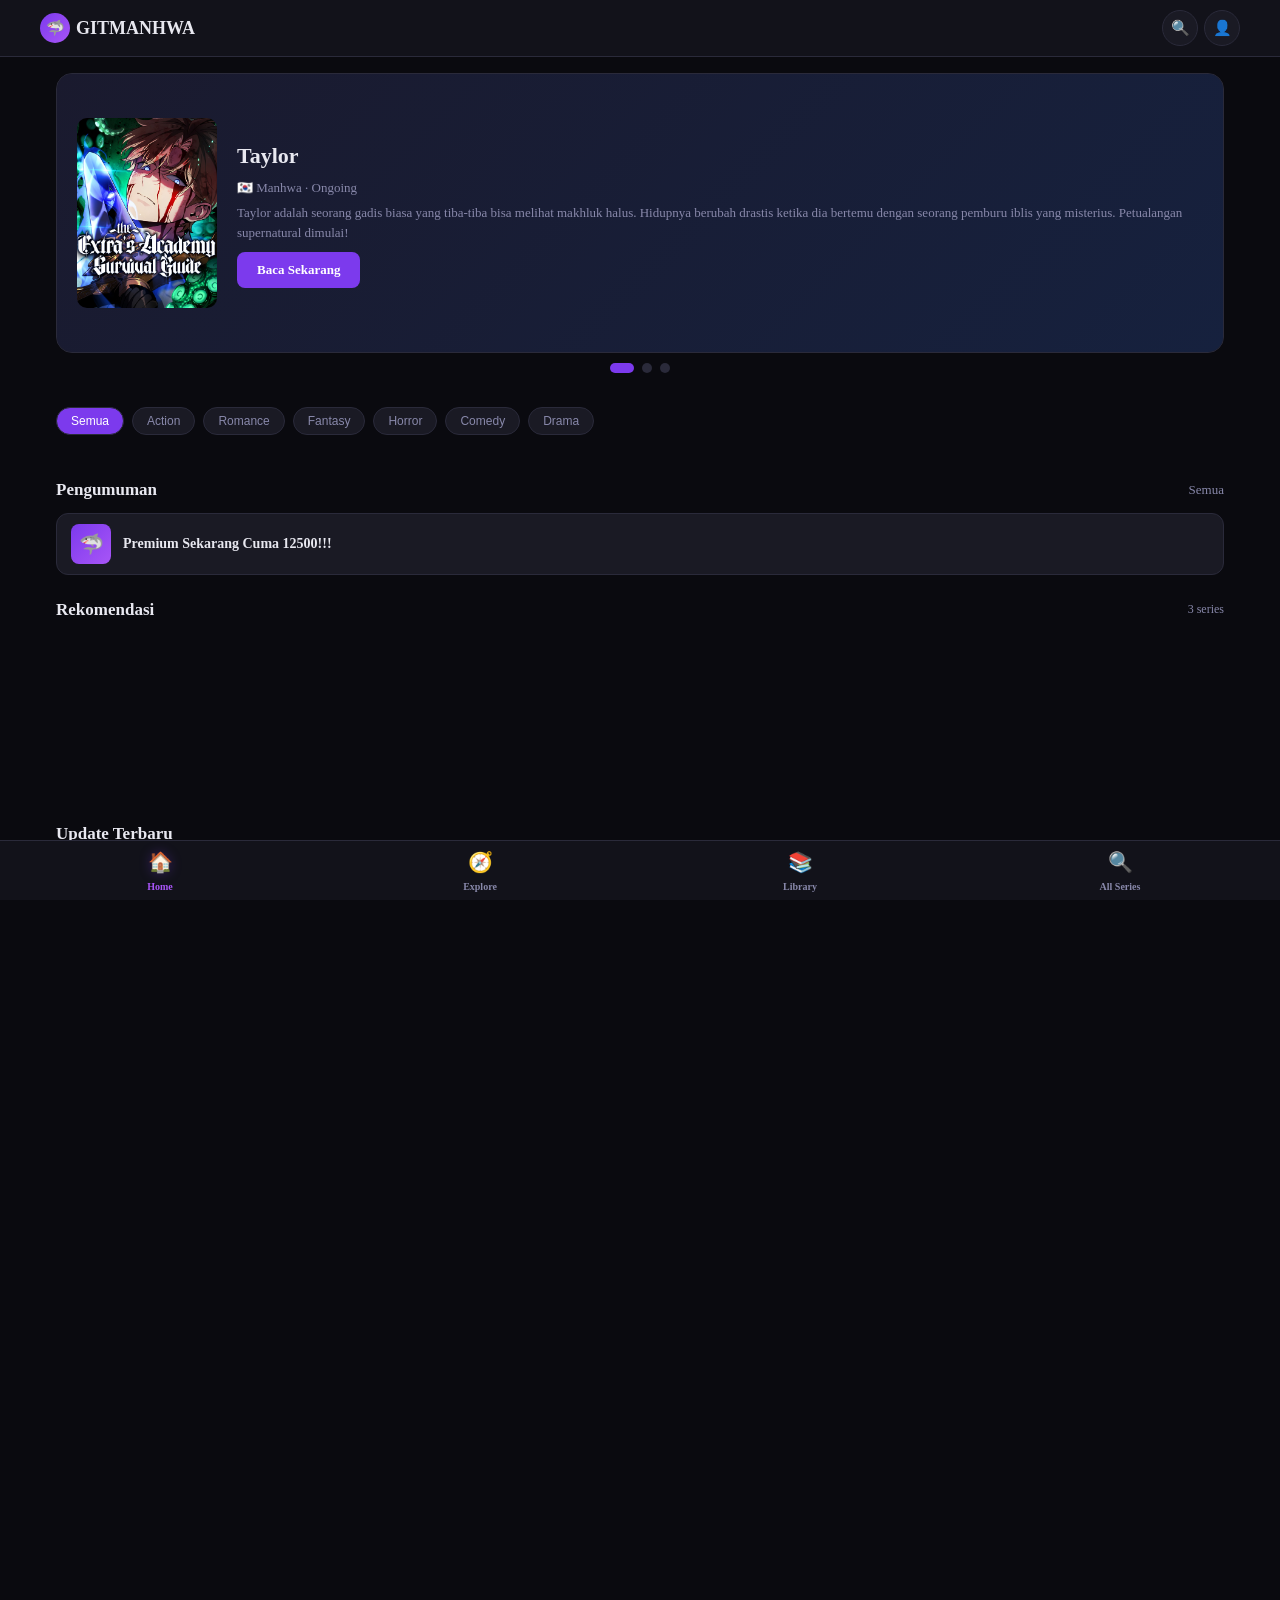
==== commit 1f892a79: "Update index.html" ====
--- a/index.html
+++ b/index.html
@@ -3,7 +3,12 @@
 <head>
   <meta charset="UTF-8">
   <meta name="viewport" content="width=device-width, initial-scale=1.0">
+  <meta name="description" content="GITMANHWA - Baca Manhwa, Manga, Manhua Gratis">
+  <meta name="theme-color" content="#7c3aed">
   <title>GITMANHWA - Baca Manhwa, Manga, Manhua</title>
+  
+  <link rel="manifest" href="manifest.json">
+  <link rel="icon" href="icon-192.png">
   <link rel="stylesheet" href="css/style.css">
 </head>
 <body>
@@ -161,6 +166,7 @@
       });
     }
   </script>
+  
   <script src="js/app.js"></script>
 </body>
 </html>
--- a/css/style.css
+++ b/css/style.css
@@ -12,6 +12,8 @@
   --star: #fbbf24;
   --ongoing: #22c55e;
   --completed: #6b7280;
+  --new: #f59e0b;
+  --popular: #ef4444;
 }
 
 * {
@@ -96,12 +98,13 @@
   font-size: 15px;
   transition: 0.2s;
 }
+
 .icon-btn:hover {
   background: var(--card2);
   border-color: var(--accent);
 }
 
-/* MODAL */
+/* ===== MODAL SEARCH ===== */
 .modal {
   display: none;
   position: fixed;
@@ -114,6 +117,7 @@
   align-items: center;
   justify-content: center;
 }
+
 .modal.show {
   display: flex;
 }
@@ -135,6 +139,7 @@
   background: var(--bg);
   color: #fff;
   font-size: 16px;
+  margin-bottom: 12px;
 }
 
 .modal-content input:focus {
@@ -155,6 +160,8 @@
   color: var(--text);
   text-decoration: none;
   display: block;
+  border-radius: 6px;
+  word-break: break-word;
 }
 
 #searchResult .search-item:hover {
@@ -173,7 +180,11 @@
   margin-top: 8px;
 }
 
-/* SLIDER */
+.close-modal:hover {
+  background: var(--card2);
+}
+
+/* ===== FEATURED SLIDER ===== */
 .featured-section {
   padding: 16px;
   max-width: 1200px;
@@ -185,18 +196,19 @@
   border-radius: 16px;
   overflow: hidden;
   background: var(--card);
+  border: 1px solid var(--border);
   height: 280px;
   width: 100%;
 }
 
-.slide {
+.slider-container .slide {
   position: absolute;
   top: 0;
   left: 0;
   width: 100%;
   height: 100%;
   opacity: 0;
-  transition: opacity 0.8s;
+  transition: opacity 0.8s ease;
   display: flex;
   align-items: center;
   padding: 20px;
@@ -204,25 +216,31 @@
   background: linear-gradient(135deg, #1a1a2e, #16213e);
 }
 
-.slide.active {
+.slider-container .slide.active {
   opacity: 1;
   z-index: 1;
 }
 
-.slide-cover, .slide-cover-fallback {
+.slide-cover {
   width: 140px;
   height: 190px;
   border-radius: 10px;
+  object-fit: cover;
   flex-shrink: 0;
-  object-fit: cover;
+  background: var(--card);
 }
 
 .slide-cover-fallback {
+  width: 140px;
+  height: 190px;
   background: linear-gradient(135deg, #2a2a3e, #1a1a2e);
+  border-radius: 10px;
+  flex-shrink: 0;
   display: flex;
   align-items: center;
   justify-content: center;
   font-size: 48px;
+  font-weight: bold;
   color: #555;
 }
 
@@ -235,6 +253,7 @@
   font-size: 22px;
   font-weight: 700;
   margin-bottom: 6px;
+  word-break: break-word;
 }
 
 .slide-info .slide-meta {
@@ -264,6 +283,10 @@
   font-size: 13px;
 }
 
+.slide-btn:hover {
+  background: var(--accent2);
+}
+
 .slider-dots {
   display: flex;
   justify-content: center;
@@ -286,7 +309,7 @@
   border-radius: 5px;
 }
 
-/* GENRE */
+/* ===== GENRE FILTER ===== */
 .genre-filter {
   display: flex;
   gap: 8px;
@@ -298,11 +321,13 @@
   padding: 6px 14px;
   border-radius: 20px;
   font-size: 12px;
+  font-weight: 500;
   background: var(--card);
   border: 1px solid var(--border);
   color: var(--muted);
   cursor: pointer;
   transition: 0.2s;
+  flex-shrink: 0;
 }
 
 .genre-btn:hover {
@@ -315,7 +340,7 @@
   color: #fff;
 }
 
-/* SECTION */
+/* ===== SECTION ===== */
 .section {
   max-width: 1200px;
   margin: 0 auto;
@@ -336,13 +361,18 @@
   font-weight: 700;
 }
 
+.section-count {
+  font-size: 12px;
+  color: var(--muted);
+}
+
 .see-all {
   font-size: 13px;
   color: var(--muted);
   cursor: pointer;
 }
 
-/* ANNOUNCEMENT */
+/* ===== ANNOUNCEMENT ===== */
 .announcement-section {
   padding-bottom: 8px;
 }
@@ -356,7 +386,6 @@
   padding: 10px 14px;
   border: 1px solid var(--border);
   cursor: pointer;
-  pointer-events: auto;
 }
 
 .announcement-cover {
@@ -377,7 +406,7 @@
   color: var(--text);
 }
 
-/* SERIES GRID */
+/* ===== SERIES GRID ===== */
 .series-grid {
   display: grid;
   grid-template-columns: repeat(2, 1fr);
@@ -386,10 +415,21 @@
   contain-intrinsic-size: 500px;
 }
 
-@media (min-width: 480px) { .series-grid { grid-template-columns: repeat(3, 1fr); } }
-@media (min-width: 640px) { .series-grid { grid-template-columns: repeat(4, 1fr); } }
-@media (min-width: 900px) { .series-grid { grid-template-columns: repeat(5, 1fr); } }
-@media (min-width: 1200px) { .series-grid { grid-template-columns: repeat(6, 1fr); } }
+@media (min-width: 480px) {
+  .series-grid { grid-template-columns: repeat(3, 1fr); }
+}
+
+@media (min-width: 640px) {
+  .series-grid { grid-template-columns: repeat(4, 1fr); }
+}
+
+@media (min-width: 900px) {
+  .series-grid { grid-template-columns: repeat(5, 1fr); }
+}
+
+@media (min-width: 1200px) {
+  .series-grid { grid-template-columns: repeat(6, 1fr); }
+}
 
 .series-card {
   background: var(--card);
@@ -399,7 +439,6 @@
   text-decoration: none;
   color: inherit;
   transition: 0.3s;
-  pointer-events: auto;
 }
 
 .series-card:hover {
@@ -470,7 +509,11 @@
   color: var(--star);
 }
 
-/* UPDATE LIST */
+.series-info .chapter-info {
+  color: var(--muted);
+}
+
+/* ===== UPDATE LIST ===== */
 .update-list {
   display: flex;
   flex-direction: column;
@@ -487,7 +530,6 @@
   padding: 12px;
   border: 1px solid var(--border);
   transition: 0.2s;
-  pointer-events: auto;
 }
 
 .update-item:hover {
@@ -525,7 +567,6 @@
 .update-info {
   flex: 1;
   min-width: 0;
-  pointer-events: auto;
 }
 
 .update-title {
@@ -539,7 +580,7 @@
 }
 
 .update-title .up {
-  background: #ef4444;
+  background: var(--popular);
   color: #fff;
   font-size: 10px;
   padding: 1px 6px;
@@ -560,7 +601,6 @@
   display: flex;
   flex-direction: column;
   gap: 2px;
-  pointer-events: auto;
 }
 
 .chapter-row {
@@ -572,7 +612,6 @@
   color: var(--text);
   word-break: break-word;
   cursor: pointer;
-  pointer-events: auto !important;
   width: 100%;
 }
 
@@ -594,7 +633,7 @@
   float: right;
 }
 
-/* SERIES DETAIL */
+/* ===== SERIES DETAIL ===== */
 .series-detail-container {
   max-width: 1200px;
   margin: 0 auto;
@@ -670,6 +709,18 @@
   color: var(--completed);
 }
 
+.series-hero-info .author {
+  font-size: 13px;
+  color: var(--muted);
+  margin-bottom: 4px;
+}
+
+.series-hero-info .rating {
+  font-size: 15px;
+  color: var(--star);
+  margin-bottom: 6px;
+}
+
 .genre-list {
   display: flex;
   gap: 6px;
@@ -691,7 +742,7 @@
   line-height: 1.6;
 }
 
-/* CHAPTER GRID */
+/* ===== CHAPTER GRID ===== */
 .chapter-grid {
   display: grid;
   grid-template-columns: repeat(auto-fill, minmax(120px, 1fr));
@@ -710,7 +761,6 @@
   font-size: 13px;
   font-weight: 600;
   transition: 0.2s;
-  pointer-events: auto;
 }
 
 .chapter-btn:hover {
@@ -718,7 +768,7 @@
   background: var(--card2);
 }
 
-/* READER */
+/* ===== READER ===== */
 .reader-header {
   display: flex;
   align-items: center;
@@ -767,6 +817,7 @@
   display: flex;
   flex-direction: column;
   align-items: center;
+  gap: 0;
   background: #000;
   min-height: calc(100vh - 120px);
 }
@@ -819,7 +870,7 @@
   flex: 1;
 }
 
-/* BOTTOM NAV */
+/* ===== BOTTOM NAV ===== */
 .bottom-nav {
   position: fixed;
   bottom: 0;
@@ -868,7 +919,171 @@
   filter: drop-shadow(0 0 6px var(--accent-glow));
 }
 
-/* FOOTER */
+/* ===== EXPLORE PAGE STYLES ===== */
+.explore-section {
+  padding: 16px;
+  max-width: 1200px;
+  margin: 0 auto;
+}
+
+.hero-banner {
+  position: relative;
+  border-radius: 16px;
+  overflow: hidden;
+  height: 220px;
+  margin-bottom: 16px;
+  background: var(--card);
+  border: 1px solid var(--border);
+}
+
+.hero-banner img {
+  width: 100%;
+  height: 100%;
+  object-fit: cover;
+  opacity: 0.5;
+}
+
+.hero-banner-content {
+  position: absolute;
+  bottom: 0;
+  left: 0;
+  right: 0;
+  padding: 16px;
+  background: linear-gradient(to top, rgba(0,0,0,0.9), transparent);
+}
+
+.hero-banner-content h2 {
+  font-size: 20px;
+  font-weight: 700;
+  margin-bottom: 6px;
+  color: #fff;
+}
+
+.hero-banner-content p {
+  font-size: 13px;
+  color: var(--muted);
+  margin-bottom: 8px;
+  display: -webkit-box;
+  -webkit-line-clamp: 2;
+  -webkit-box-orient: vertical;
+  overflow: hidden;
+}
+
+.tags {
+  display: flex;
+  gap: 6px;
+}
+
+.tag {
+  padding: 4px 10px;
+  border-radius: 12px;
+  font-size: 11px;
+  font-weight: 600;
+  background: var(--accent);
+  color: #fff;
+}
+
+.tag.new {
+  background: var(--star);
+}
+
+.tag.popular {
+  background: var(--popular);
+}
+
+.horizontal-scroll {
+  display: flex;
+  gap: 10px;
+  overflow-x: auto;
+  padding-bottom: 10px;
+  margin-bottom: 20px;
+  scrollbar-width: thin;
+}
+
+.horizontal-card {
+  width: 110px;
+  flex-shrink: 0;
+  position: relative;
+  border-radius: 10px;
+  overflow: hidden;
+  border: 1px solid var(--border);
+  background: var(--card);
+}
+
+.horizontal-card img {
+  width: 100%;
+  height: 150px;
+  object-fit: cover;
+  display: block;
+}
+
+.time-badge {
+  position: absolute;
+  top: 6px;
+  left: 6px;
+  background: rgba(124, 58, 237, 0.9);
+  color: #fff;
+  font-size: 10px;
+  font-weight: 700;
+  padding: 2px 6px;
+  border-radius: 12px;
+}
+
+.flag-badge {
+  position: absolute;
+  top: 6px;
+  right: 6px;
+  font-size: 12px;
+}
+
+.continue-section {
+  margin-top: 20px;
+}
+
+.continue-empty {
+  background: var(--card);
+  border-radius: 12px;
+  padding: 24px;
+  text-align: center;
+  color: var(--muted);
+  font-size: 14px;
+  margin-bottom: 20px;
+  border: 1px solid var(--border);
+}
+
+.explore-tabs {
+  display: flex;
+  gap: 10px;
+  margin-bottom: 16px;
+}
+
+.explore-tab {
+  padding: 10px 20px;
+  border-radius: 8px;
+  background: var(--card);
+  color: var(--text);
+  font-size: 14px;
+  font-weight: 600;
+  cursor: pointer;
+  border: 1px solid var(--border);
+  transition: 0.2s;
+}
+
+.explore-tab.active {
+  background: var(--accent);
+  color: #fff;
+  border-color: var(--accent);
+}
+
+/* ===== EMPTY & MISC ===== */
+.empty {
+  text-align: center;
+  padding: 40px 20px;
+  color: var(--muted);
+  font-size: 14px;
+  width: 100%;
+}
+
 footer {
   text-align: center;
   padding: 20px;
@@ -879,71 +1094,108 @@
   width: 100%;
 }
 
-.empty {
-  text-align: center;
-  padding: 40px 20px;
-  color: var(--muted);
-  font-size: 14px;
-  width: 100%;
-}
-
-/* RESPONSIVE */
+/* ===== RESPONSIVE ===== */
 @media (max-width: 480px) {
-  .slide-cover, .slide-cover-fallback {
+  .slide-cover,
+  .slide-cover-fallback {
     width: 90px;
     height: 130px;
   }
+
   .slider-container {
     height: 220px;
   }
-  .slide {
+
+  .slider-container .slide {
     padding: 14px;
     gap: 12px;
   }
+
   .slide-info h2 {
     font-size: 16px;
   }
+
+  .slide-info .slide-meta {
+    font-size: 11px;
+  }
+
+  .slide-info .slide-desc {
+    font-size: 11px;
+    -webkit-line-clamp: 2;
+  }
+
+  .slide-btn {
+    padding: 6px 14px;
+    font-size: 11px;
+  }
+
   .series-grid {
     gap: 8px;
   }
+
   .series-hero-cover {
     width: 100px;
     height: 140px;
   }
+
   .series-hero-info h1 {
     font-size: 18px;
   }
+
   .reader-nav button {
     padding: 6px 12px;
     font-size: 12px;
   }
+
+  .hero-banner {
+    height: 180px;
+  }
+
+  .hero-banner-content h2 {
+    font-size: 16px;
+  }
 }
 
 @media (max-width: 360px) {
   .logo {
     font-size: 15px;
   }
+
   .logo-icon {
     width: 26px;
     height: 26px;
     font-size: 13px;
   }
-  .slide-cover, .slide-cover-fallback {
+
+  .slide-cover,
+  .slide-cover-fallback {
     width: 70px;
     height: 100px;
   }
+
   .slider-container {
     height: 180px;
   }
+
   .series-grid {
     grid-template-columns: repeat(2, 1fr);
     gap: 6px;
   }
+
   .chapter-grid {
     grid-template-columns: repeat(auto-fill, minmax(75px, 1fr));
   }
+
   .chapter-btn {
     font-size: 11px;
     padding: 8px;
   }
-}
+
+  .horizontal-card {
+    width: 90px;
+  }
+
+  .horizontal-card img {
+    height: 120px;
+  }
+}
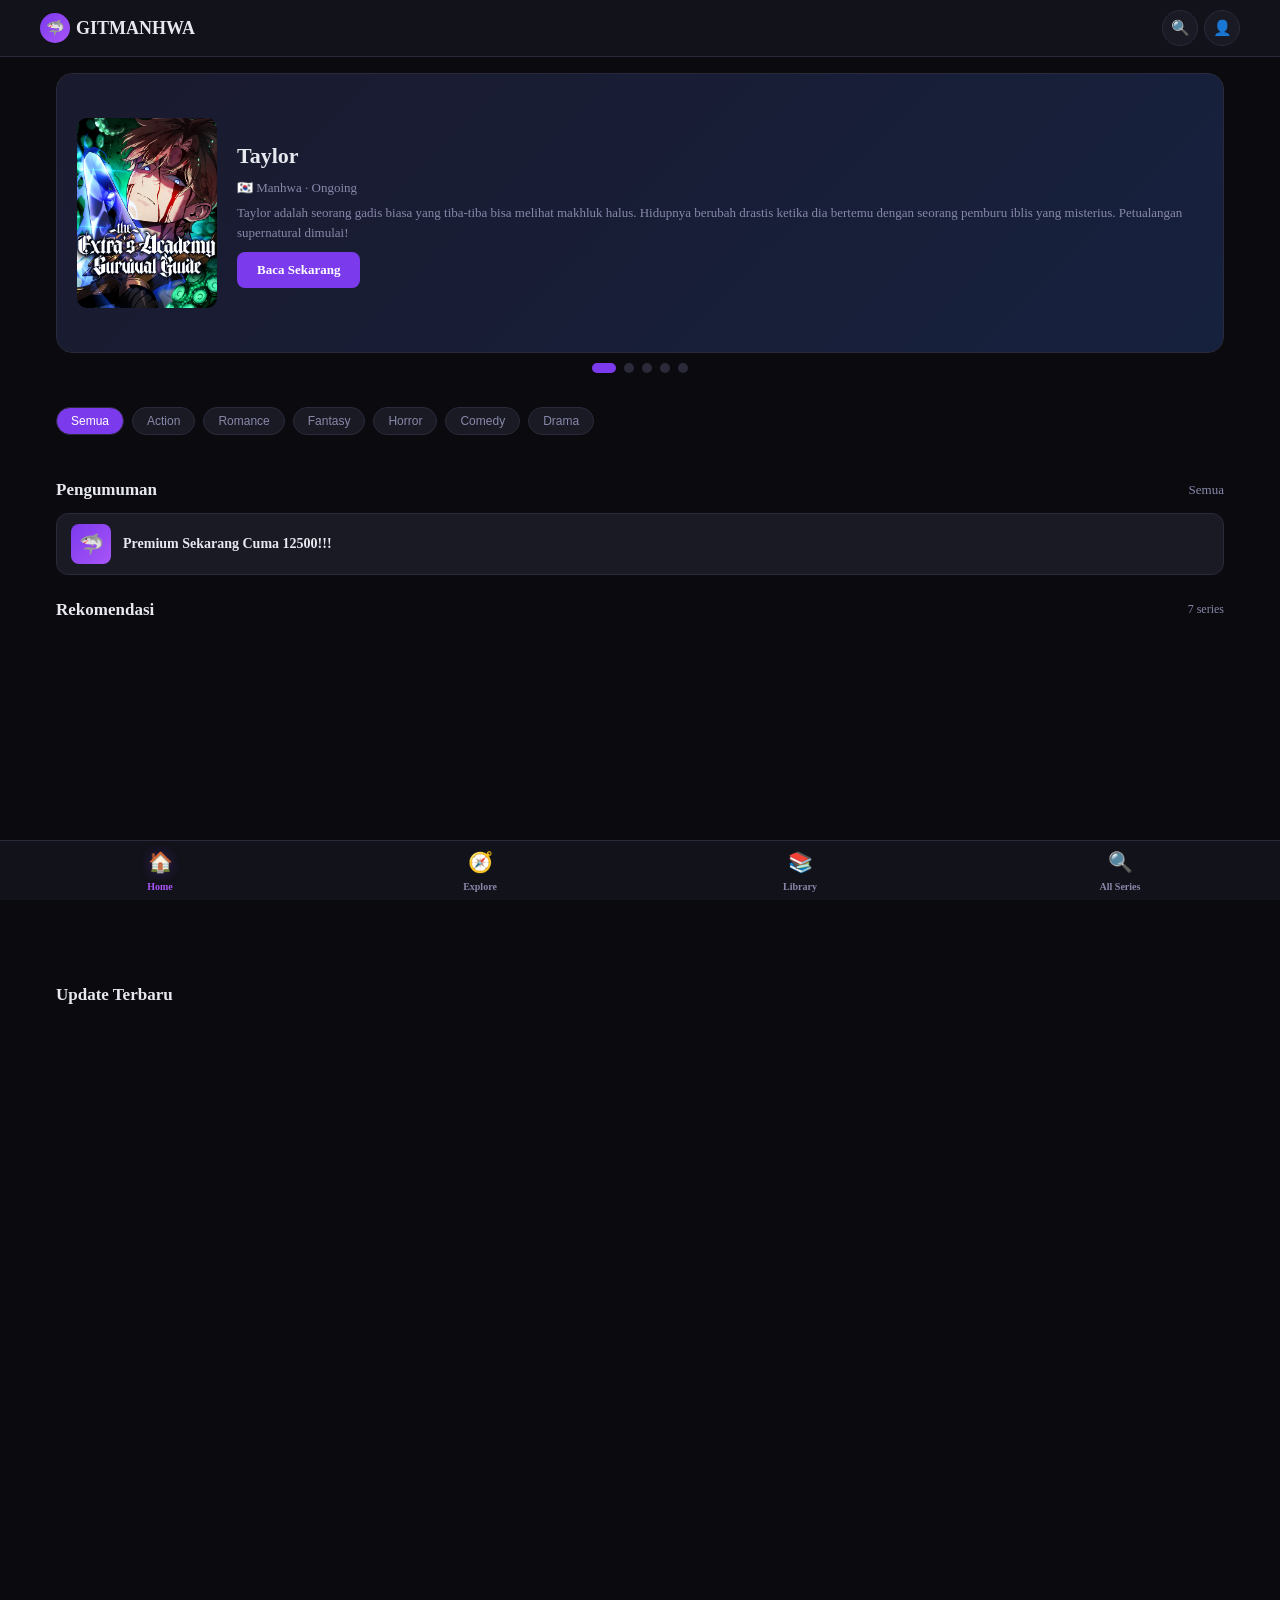
==== commit 031c7f11: "Update index.html" ====
--- a/index.html
+++ b/index.html
@@ -6,7 +6,7 @@
   <meta name="description" content="GITMANHWA - Baca Manhwa, Manga, Manhua Gratis">
   <meta name="theme-color" content="#7c3aed">
   <title>GITMANHWA - Baca Manhwa, Manga, Manhua</title>
-  
+
   <link rel="manifest" href="manifest.json">
   <link rel="icon" href="icon-192.png">
   <link rel="stylesheet" href="css/style.css">
@@ -76,7 +76,7 @@
         <span class="section-count" id="seriesCount">0 series</span>
       </div>
       <div class="series-grid" id="seriesGrid">
-        <div class="empty">Loading data...</div>
+        <!-- Diisi oleh JS (Skeleton Loading) -->
       </div>
     </section>
 
@@ -86,7 +86,7 @@
         <h3 class="section-title">Update Terbaru</h3>
       </div>
       <div class="update-list" id="updateList">
-        <div class="empty">Loading update...</div>
+        <!-- Diisi oleh JS (Skeleton Loading) -->
       </div>
     </section>
   </div>
@@ -166,7 +166,9 @@
       });
     }
   </script>
-  
+
+  <!-- ===== PENTING: SCRIPT DI BAWAH, BIAR DOM UDAH SIAP ===== -->
+  <script src="js/utils.js"></script>
   <script src="js/app.js"></script>
 </body>
 </html>
--- a/css/style.css
+++ b/css/style.css
@@ -12,8 +12,8 @@
   --star: #fbbf24;
   --ongoing: #22c55e;
   --completed: #6b7280;
+  --popular: #ef4444;
   --new: #f59e0b;
-  --popular: #ef4444;
 }
 
 * {
@@ -1075,22 +1075,72 @@
   border-color: var(--accent);
 }
 
-/* ===== EMPTY & MISC ===== */
+/* ===== SKELETON LOADING ===== */
+.skeleton {
+  background: linear-gradient(90deg, #1a1a24 25%, #222233 37%, #1a1a24 63%);
+  background-size: 400% 100%;
+  animation: shimmer 1.4s ease infinite;
+  border-radius: 8px;
+}
+
+@keyframes shimmer {
+  0% { background-position: 100% 50%; }
+  100% { background-position: 0 50%; }
+}
+
+.skeleton-card {
+  width: 100%;
+  aspect-ratio: 3/4;
+  border-radius: 10px;
+}
+
+.skeleton-card .skeleton-title {
+  height: 14px;
+  width: 80%;
+  margin: 8px auto 0;
+}
+
+.skeleton-item {
+  display: flex;
+  gap: 14px;
+  padding: 12px;
+  border-radius: 10px;
+}
+
+.skeleton-item .skeleton-cover {
+  width: 60px;
+  height: 80px;
+  flex-shrink: 0;
+}
+
+.skeleton-item .skeleton-info {
+  flex: 1;
+}
+
+.skeleton-item .skeleton-line {
+  height: 12px;
+  margin-bottom: 8px;
+}
+
+.skeleton-item .skeleton-line.w-75 { width: 75%; }
+.skeleton-item .skeleton-line.w-50 { width: 50%; }
+
+/* ===== FOOTER ===== */
+footer {
+  text-align: center;
+  padding: 20px;
+  color: var(--muted);
+  font-size: 13px;
+  border-top: 1px solid var(--border);
+  margin-top: 20px;
+  width: 100%;
+}
+
 .empty {
   text-align: center;
   padding: 40px 20px;
   color: var(--muted);
   font-size: 14px;
-  width: 100%;
-}
-
-footer {
-  text-align: center;
-  padding: 20px;
-  color: var(--muted);
-  font-size: 13px;
-  border-top: 1px solid var(--border);
-  margin-top: 20px;
   width: 100%;
 }
 
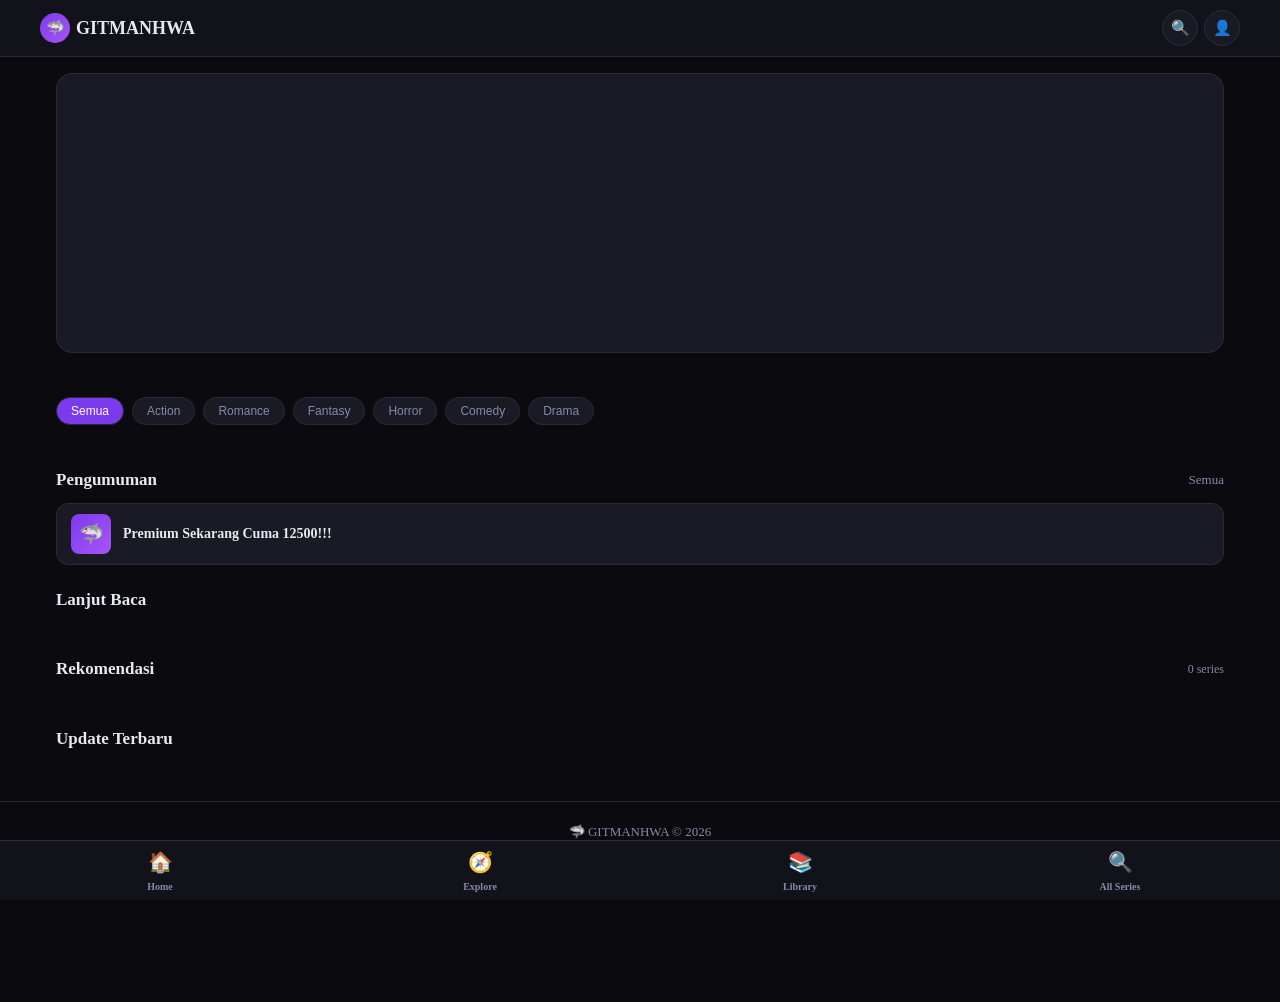
==== commit e41ac3b0: "Refactor HTML comments for clarity and consistency" ====
--- a/index.html
+++ b/index.html
@@ -38,6 +38,7 @@
 
   <!-- ===== KONTEN HOME (default) ===== -->
   <div id="defaultContent" class="default-section">
+
     <!-- Slider -->
     <section class="featured-section">
       <div class="slider-container" id="sliderContainer"></div>
@@ -69,6 +70,16 @@
       </div>
     </section>
 
+    <!-- Continue Reading -->
+    <section class="section">
+      <div class="section-header">
+        <h3 class="section-title">Lanjut Baca</h3>
+      </div>
+      <div id="continueReading" class="update-list">
+        <!-- diisi oleh JS -->
+      </div>
+    </section>
+
     <!-- Grid Rekomendasi -->
     <section class="section">
       <div class="section-header">
@@ -76,7 +87,7 @@
         <span class="section-count" id="seriesCount">0 series</span>
       </div>
       <div class="series-grid" id="seriesGrid">
-        <!-- Diisi oleh JS (Skeleton Loading) -->
+        <!-- Diisi oleh JS -->
       </div>
     </section>
 
@@ -86,20 +97,20 @@
         <h3 class="section-title">Update Terbaru</h3>
       </div>
       <div class="update-list" id="updateList">
-        <!-- Diisi oleh JS (Skeleton Loading) -->
+        <!-- Diisi oleh JS -->
       </div>
     </section>
   </div>
 
-  <!-- ===== KONTEN EXPLORE (Baru) ===== -->
+  <!-- ===== KONTEN EXPLORE ===== -->
   <div id="exploreContent" style="display:none;">
-    <!-- Bagian 1: Hero Banner + Horizontal Scroll -->
+    <!-- Hero Banner + Horizontal Scroll -->
     <section class="explore-section">
       <div class="hero-banner" id="heroBanner"></div>
       <div class="horizontal-scroll" id="horizontalScroll"></div>
     </section>
 
-    <!-- Bagian 2: Grid Utama -->
+    <!-- Grid Utama -->
     <section class="section">
       <div class="section-header">
         <h3 class="section-title">Semua Series</h3>
@@ -107,7 +118,7 @@
       <div class="series-grid" id="exploreGrid"></div>
     </section>
 
-    <!-- Bagian 3: Lanjut Baca + Tabs -->
+    <!-- Lanjut Baca + Tabs -->
     <section class="section continue-section">
       <div class="section-header">
         <h3 class="section-title">Lanjut Baca</h3>
@@ -121,7 +132,6 @@
         <button class="explore-tab" data-tab="pilihan">Pilihan Admin</button>
       </div>
 
-      <!-- Banner berubah sesuai tab -->
       <div class="hero-banner" id="tabBanner"></div>
     </section>
   </div>
@@ -167,8 +177,9 @@
     }
   </script>
 
-  <!-- ===== PENTING: SCRIPT DI BAWAH, BIAR DOM UDAH SIAP ===== -->
+  <!-- Urutan script penting -->
   <script src="js/utils.js"></script>
+  <script src="js/features.js"></script>
   <script src="js/app.js"></script>
 </body>
 </html>
--- a/css/style.css
+++ b/css/style.css
@@ -870,6 +870,254 @@
   flex: 1;
 }
 
+/* ===== READER OVERLAY BUTTONS ===== */
+.reader-overlay-buttons {
+  position: fixed;
+  right: 12px;
+  bottom: 80px;
+  display: flex;
+  flex-direction: column;
+  gap: 12px;
+  z-index: 300;
+}
+
+.overlay-btn {
+  width: 48px;
+  height: 48px;
+  border-radius: 50%;
+  background: rgba(30, 30, 40, 0.9);
+  border: 1px solid var(--border);
+  display: flex;
+  align-items: center;
+  justify-content: center;
+  cursor: pointer;
+  transition: 0.3s;
+  backdrop-filter: blur(4px);
+}
+
+.overlay-btn:hover {
+  background: var(--accent);
+  border-color: var(--accent);
+  transform: scale(1.1);
+}
+
+.overlay-btn.active {
+  background: var(--accent);
+  border-color: var(--accent);
+}
+
+.overlay-icon {
+  font-size: 22px;
+}
+
+/* ===== MODAL SETTINGS ===== */
+.modal-header {
+  display: flex;
+  justify-content: space-between;
+  align-items: center;
+  margin-bottom: 20px;
+}
+
+.modal-header h3 {
+  font-size: 18px;
+  font-weight: 700;
+  margin: 0;
+}
+
+.settings-body {
+  display: flex;
+  flex-direction: column;
+  gap: 20px;
+}
+
+.settings-group {
+  display: flex;
+  flex-direction: column;
+  gap: 8px;
+}
+
+.settings-label {
+  font-size: 14px;
+  font-weight: 600;
+  color: var(--text);
+}
+
+.settings-select-wrapper {
+  width: 100%;
+}
+
+.settings-select {
+  width: 100%;
+  padding: 12px;
+  border-radius: 8px;
+  border: 1px solid var(--border);
+  background: var(--bg);
+  color: var(--text);
+  font-size: 14px;
+}
+
+.settings-slider-wrapper {
+  width: 100%;
+}
+
+.settings-slider-wrapper input[type="range"] {
+  width: 100%;
+  accent-color: var(--accent);
+}
+
+.slider-labels {
+  display: flex;
+  justify-content: space-between;
+  font-size: 12px;
+  color: var(--muted);
+  margin-top: 6px;
+}
+
+.settings-actions {
+  display: flex;
+  gap: 12px;
+}
+
+.settings-btn-primary {
+  background: var(--accent);
+  color: #fff;
+  border: none;
+  padding: 12px 20px;
+  border-radius: 8px;
+  font-weight: 600;
+  cursor: pointer;
+  flex: 1;
+}
+
+.settings-btn-secondary {
+  background: transparent;
+  color: var(--muted);
+  border: none;
+  padding: 12px 20px;
+  border-radius: 8px;
+  font-weight: 600;
+  cursor: pointer;
+}
+
+/* ===== SPEED INPUT & SLIDER ===== */
+.speed-input-wrapper {
+  display: flex;
+  align-items: center;
+  gap: 8px;
+  background: var(--bg);
+  border: 1px solid var(--border);
+  border-radius: 8px;
+  padding: 8px 12px;
+  margin-bottom: 12px;
+}
+
+.speed-number-input {
+  flex: 1;
+  background: transparent;
+  border: none;
+  color: #fff;
+  font-size: 16px;
+  font-weight: 600;
+  outline: none;
+  appearance: textfield;
+  -webkit-appearance: textfield;
+  -moz-appearance: textfield;
+}
+
+.speed-number-input::-webkit-inner-spin-button,
+.speed-number-input::-webkit-outer-spin-button {
+  -webkit-appearance: none;
+  margin: 0;
+}
+
+.speed-unit {
+  color: var(--muted);
+  font-size: 12px;
+}
+
+.speed-slider {
+  width: 100%;
+  accent-color: var(--accent);
+  margin-bottom: 8px;
+}
+
+/* ===== MODAL CHAPTER LIST ===== */
+.chapter-search-wrapper {
+  display: flex;
+  gap: 8px;
+  margin-bottom: 12px;
+}
+
+.chapter-search-input {
+  flex: 1;
+  padding: 10px 14px;
+  border-radius: 8px;
+  border: 1px solid var(--border);
+  background: var(--bg);
+  color: #fff;
+  font-size: 14px;
+}
+
+.chapter-search-btn {
+  width: 44px;
+  height: 44px;
+  border-radius: 8px;
+  background: var(--card);
+  border: 1px solid var(--border);
+  color: var(--text);
+  font-size: 18px;
+  cursor: pointer;
+}
+
+.chapter-list-scroll {
+  max-height: 400px;
+  overflow-y: auto;
+}
+
+.chapter-list-item {
+  padding: 14px 16px;
+  background: var(--card);
+  border-radius: 8px;
+  margin-bottom: 8px;
+  cursor: pointer;
+  font-size: 14px;
+  font-weight: 500;
+  transition: 0.2s;
+}
+
+.chapter-list-item:hover {
+  background: var(--accent);
+  color: #fff;
+}
+
+/* ===== TOAST ===== */
+.toast {
+  position: fixed;
+  bottom: 80px;
+  left: 50%;
+  transform: translateX(-50%);
+  background: var(--card);
+  color: var(--text);
+  padding: 12px 24px;
+  border-radius: 12px;
+  font-size: 14px;
+  font-weight: 600;
+  z-index: 9999;
+  display: none;
+  border: 1px solid var(--border);
+  box-shadow: 0 4px 12px rgba(0,0,0,0.3);
+}
+
+.toast-success {
+  background: var(--ongoing);
+  color: #fff;
+}
+
+.toast-error {
+  background: var(--popular);
+  color: #fff;
+}
+
 /* ===== BOTTOM NAV ===== */
 .bottom-nav {
   position: fixed;
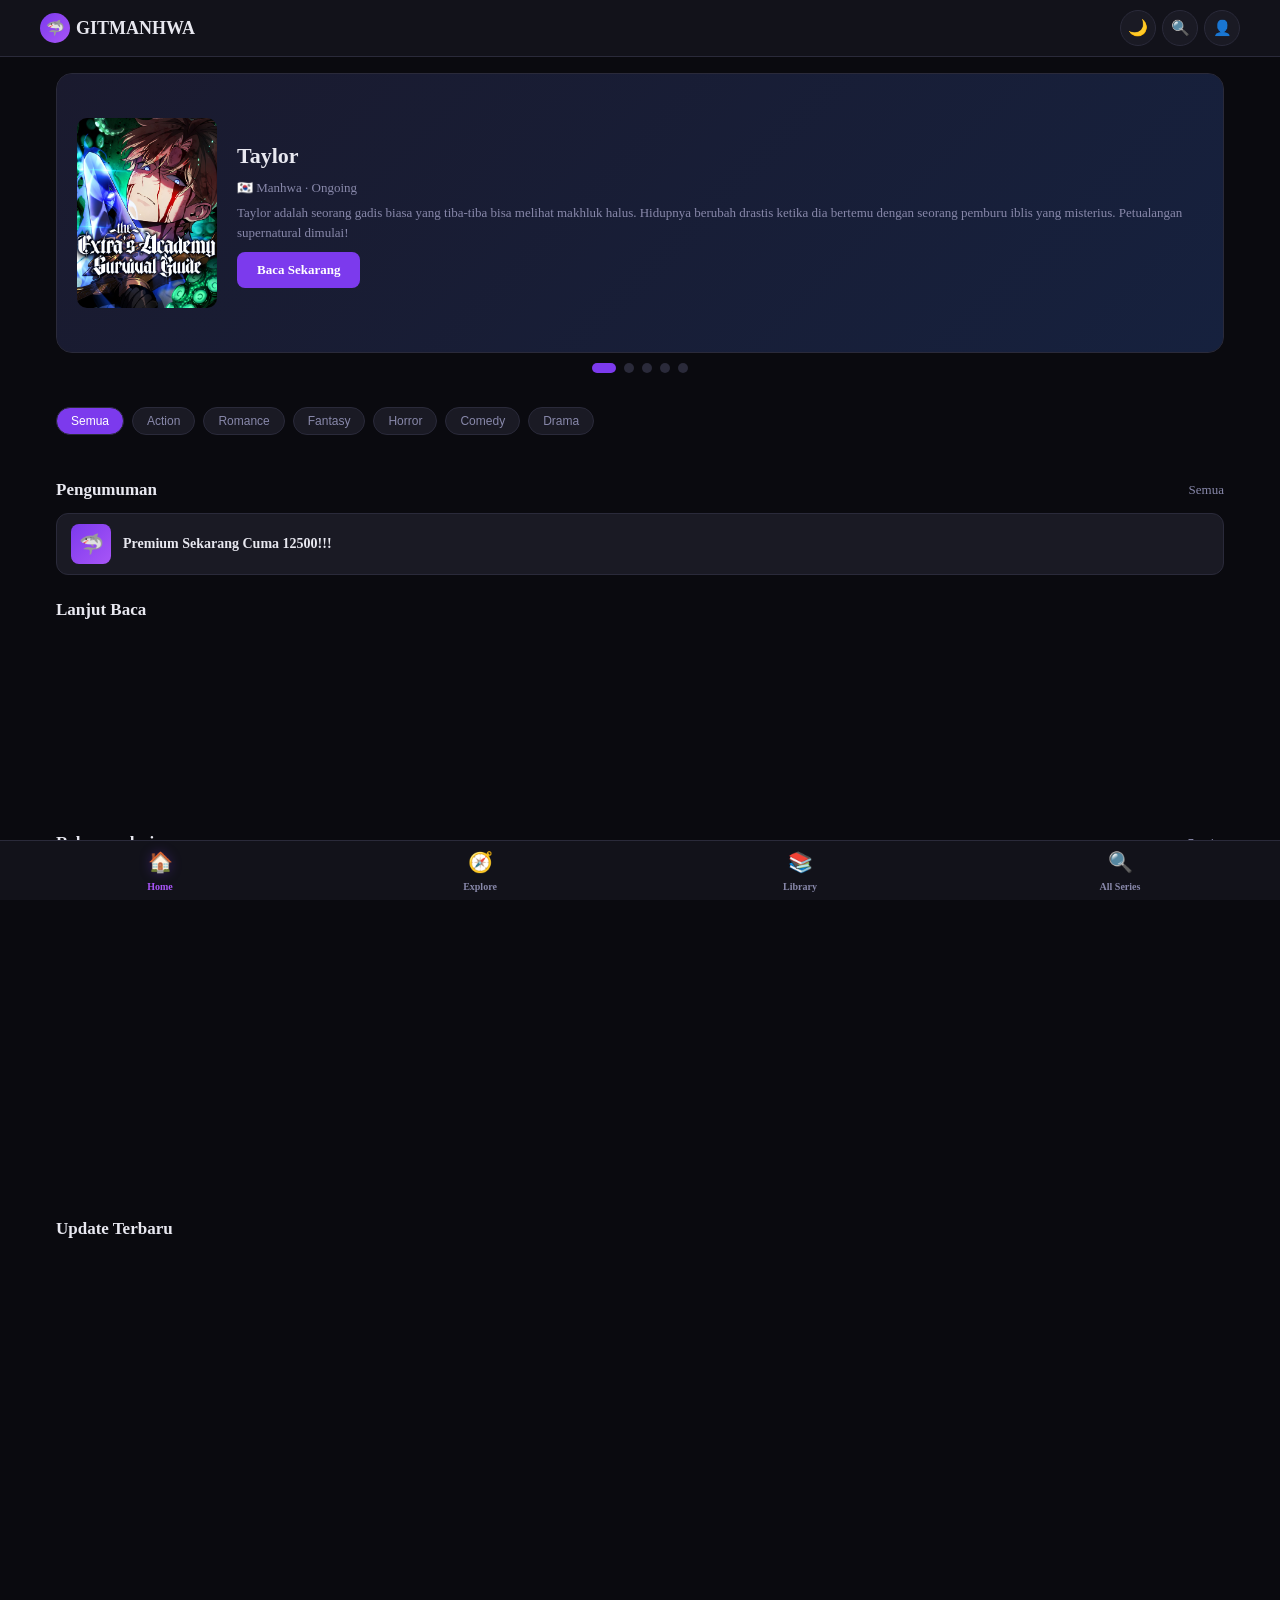
==== commit 83f92705: "Implement dark mode and theme toggle Added dark mode stylesheet and theme toggle functionality." ====
--- a/index.html
+++ b/index.html
@@ -10,6 +10,7 @@
   <link rel="manifest" href="manifest.json">
   <link rel="icon" href="icon-192.png">
   <link rel="stylesheet" href="css/style.css">
+  <link rel="stylesheet" href="css/dark-mode.css">
 </head>
 <body>
 
@@ -21,6 +22,7 @@
         <span>GITMANHWA</span>
       </a>
       <div class="header-actions">
+        <div class="theme-toggle" id="themeToggle" title="Ganti Mode">🌙</div>
         <div class="icon-btn" id="searchBtn">🔍</div>
         <div class="icon-btn" id="profileBtn">👤</div>
       </div>
@@ -104,13 +106,11 @@
 
   <!-- ===== KONTEN EXPLORE ===== -->
   <div id="exploreContent" style="display:none;">
-    <!-- Hero Banner + Horizontal Scroll -->
     <section class="explore-section">
       <div class="hero-banner" id="heroBanner"></div>
       <div class="horizontal-scroll" id="horizontalScroll"></div>
     </section>
 
-    <!-- Grid Utama -->
     <section class="section">
       <div class="section-header">
         <h3 class="section-title">Semua Series</h3>
@@ -118,7 +118,6 @@
       <div class="series-grid" id="exploreGrid"></div>
     </section>
 
-    <!-- Lanjut Baca + Tabs -->
     <section class="section continue-section">
       <div class="section-header">
         <h3 class="section-title">Lanjut Baca</h3>
@@ -134,6 +133,11 @@
 
       <div class="hero-banner" id="tabBanner"></div>
     </section>
+  </div>
+
+  <!-- ===== KONTEN LIBRARY ===== -->
+  <div id="libraryContent" style="display:none; padding-bottom: 80px;">
+    <!-- diisi oleh library.js -->
   </div>
 
   <!-- ===== FOOTER ===== -->
@@ -162,24 +166,46 @@
   </nav>
 
   <script>
-    // Blokir copy & cut
-    document.addEventListener('copy', (e) => e.preventDefault());
-    document.addEventListener('cut', (e) => e.preventDefault());
-    document.addEventListener('contextmenu', (e) => e.preventDefault());
-
-    // Register Service Worker
+    // Blokir copy
+    document.addEventListener('copy', function(e) { e.preventDefault(); });
+    document.addEventListener('cut', function(e) { e.preventDefault(); });
+    document.addEventListener('contextmenu', function(e) { e.preventDefault(); });
+
+    // Service Worker
     if ('serviceWorker' in navigator) {
-      window.addEventListener('load', () => {
+      window.addEventListener('load', function() {
         navigator.serviceWorker.register('sw.js')
-          .then(reg => console.log('SW registered:', reg.scope))
-          .catch(err => console.log('SW registration failed:', err));
+          .then(function(reg) { console.log('SW registered'); })
+          .catch(function(err) { console.log('SW failed:', err); });
       });
     }
+
+    // Theme Toggle
+    (function() {
+      var body = document.body;
+      var toggle = document.getElementById('themeToggle');
+      var saved = localStorage.getItem('gitmanhwa_theme');
+
+      if (saved === 'light') {
+        body.classList.add('light-mode');
+        if (toggle) toggle.textContent = '☀️';
+      }
+
+      if (toggle) {
+        toggle.addEventListener('click', function() {
+          body.classList.toggle('light-mode');
+          var isLight = body.classList.contains('light-mode');
+          localStorage.setItem('gitmanhwa_theme', isLight ? 'light' : 'dark');
+          toggle.textContent = isLight ? '☀️' : '🌙';
+        });
+      }
+    })();
   </script>
 
   <!-- Urutan script penting -->
   <script src="js/utils.js"></script>
   <script src="js/features.js"></script>
+  <script src="js/library.js"></script>
   <script src="js/app.js"></script>
 </body>
 </html>
--- a/css/dark-mode.css
+++ b/css/dark-mode.css
@@ -0,0 +1,109 @@
+/* ===================================================================
+   GITMANHWA - DARK MODE / LIGHT MODE
+   =================================================================== */
+
+/* Default sudah dark, jadi kita definisikan light mode */
+body.light-mode {
+  --bg: #f5f5f7;
+  --bg2: #ffffff;
+  --card: #ffffff;
+  --card2: #f0f0f5;
+  --border: #e0e0e8;
+  --text: #1a1a2e;
+  --muted: #666680;
+  --accent: #7c3aed;
+  --accent2: #6d28d9;
+  --accent-glow: rgba(124, 58, 237, 0.15);
+  --star: #d97706;
+  --ongoing: #16a34a;
+  --completed: #6b7280;
+  --popular: #dc2626;
+  --new: #d97706;
+}
+
+/* Transisi halus saat ganti mode */
+body {
+  transition: background-color 0.3s ease, color 0.3s ease;
+}
+
+body.light-mode header,
+body.light-mode .bottom-nav,
+body.light-mode .reader-header,
+body.light-mode .reader-nav {
+  background: var(--bg2);
+  border-color: var(--border);
+}
+
+body.light-mode .series-card,
+body.light-mode .update-item,
+body.light-mode .featured-card,
+body.light-mode .announcement-card,
+body.light-mode .modal-content {
+  background: var(--card);
+  border-color: var(--border);
+  box-shadow: 0 2px 8px rgba(0,0,0,0.06);
+}
+
+body.light-mode .series-card:hover,
+body.light-mode .update-item:hover {
+  border-color: var(--accent);
+  box-shadow: 0 4px 16px var(--accent-glow);
+}
+
+body.light-mode .icon-btn {
+  background: var(--card2);
+  border-color: var(--border);
+  color: var(--text);
+}
+
+body.light-mode .genre-btn {
+  background: var(--card2);
+  border-color: var(--border);
+  color: var(--muted);
+}
+
+body.light-mode .genre-btn.active {
+  background: var(--accent);
+  color: #fff;
+  border-color: var(--accent);
+}
+
+body.light-mode .chapter-btn {
+  background: var(--card);
+  border-color: var(--border);
+  color: var(--text);
+}
+
+body.light-mode .chapter-btn:hover {
+  border-color: var(--accent);
+  background: var(--card2);
+}
+
+body.light-mode .reader-pages {
+  background: #e8e8f0;
+}
+
+body.light-mode .empty {
+  color: var(--muted);
+}
+
+/* Toggle button style */
+.theme-toggle {
+  width: 36px;
+  height: 36px;
+  border-radius: 50%;
+  background: var(--card);
+  border: 1px solid var(--border);
+  display: flex;
+  align-items: center;
+  justify-content: center;
+  cursor: pointer;
+  font-size: 16px;
+  color: var(--text);
+  transition: 0.2s;
+}
+
+.theme-toggle:hover {
+  border-color: var(--accent);
+  background: var(--card2);
+}
